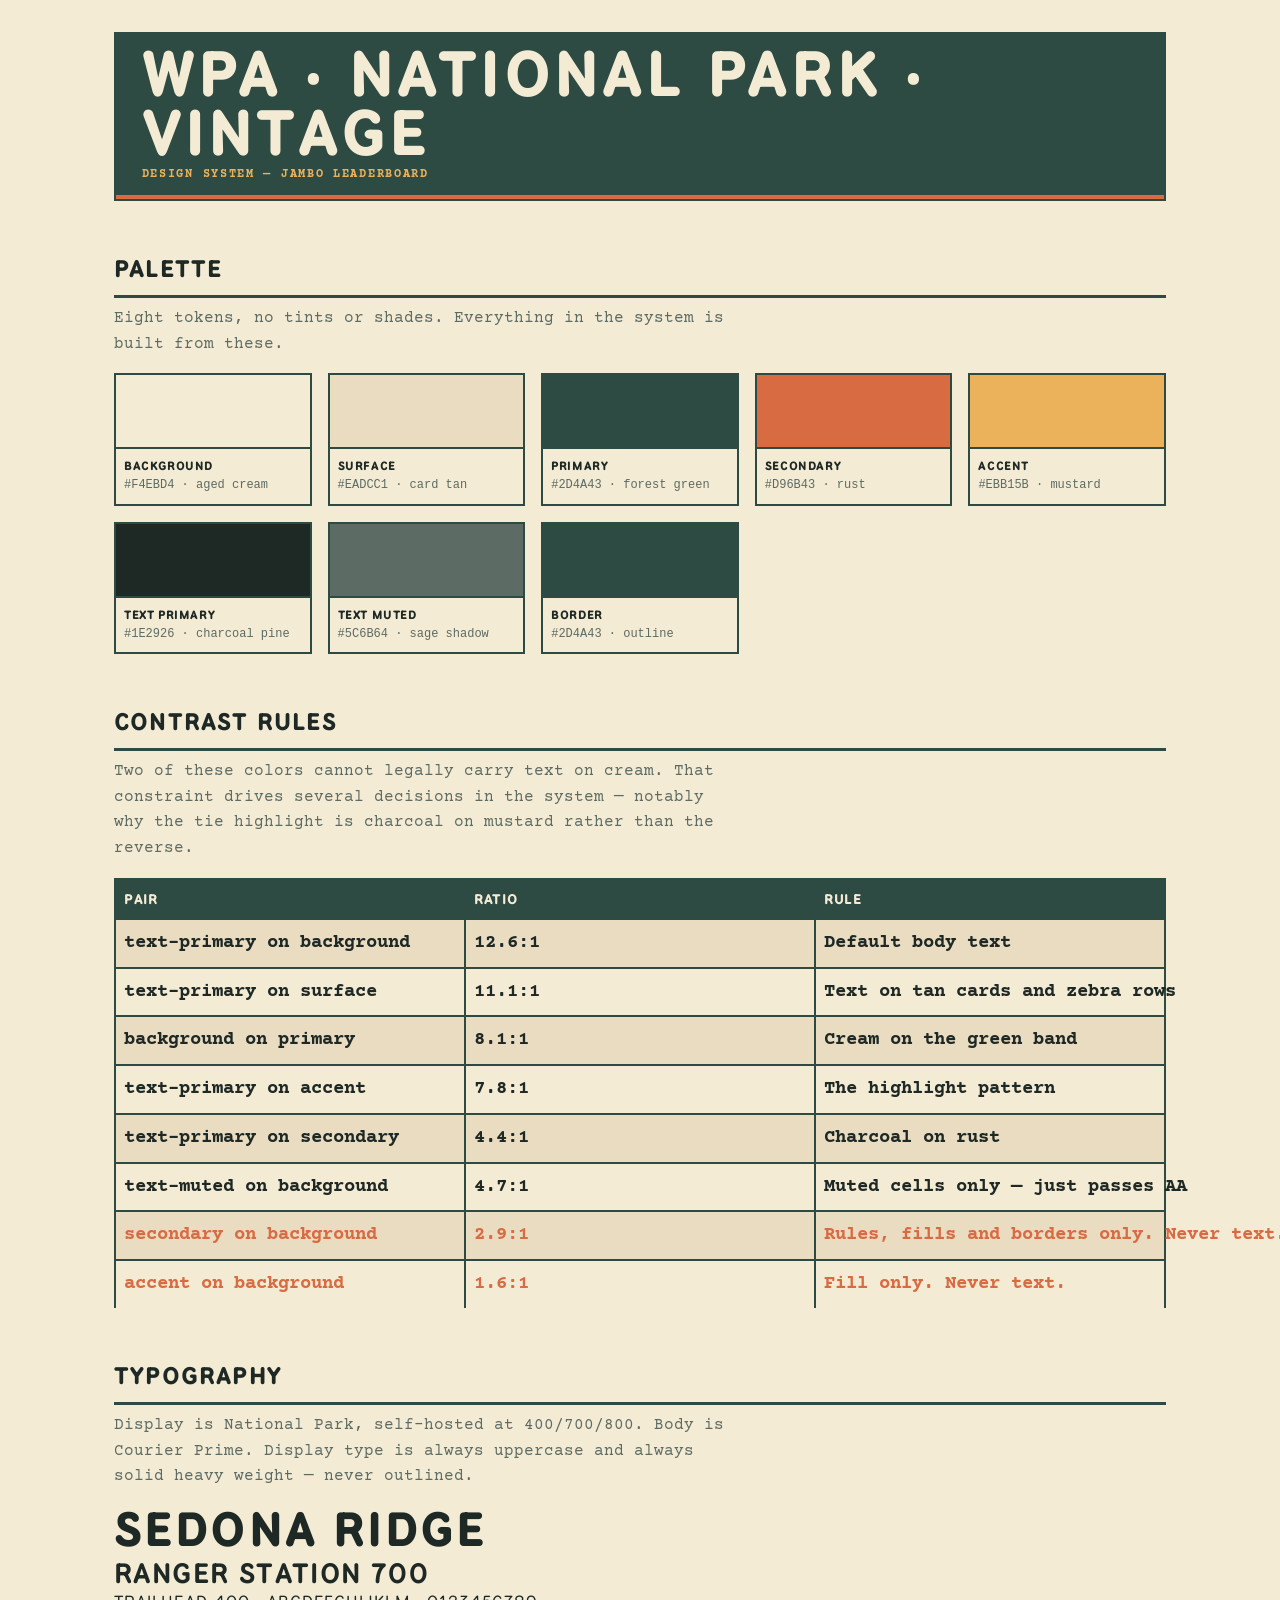
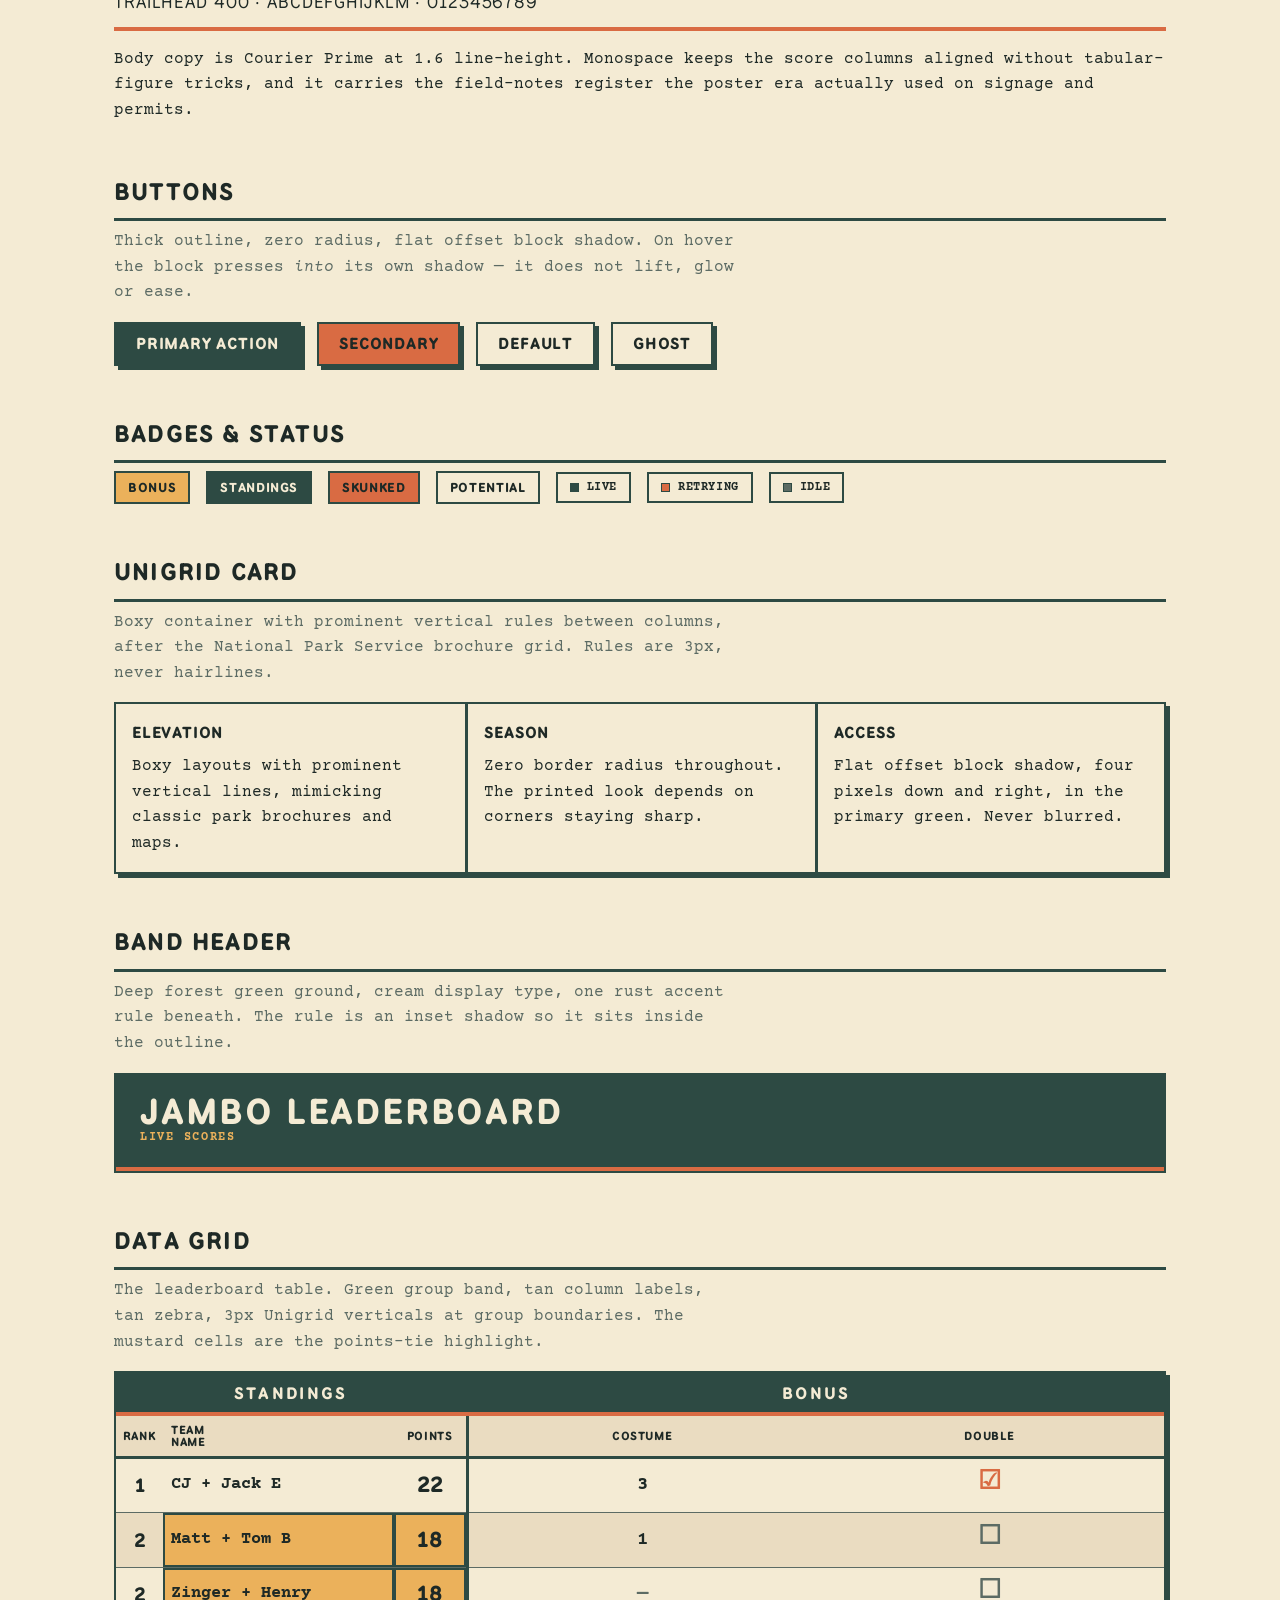
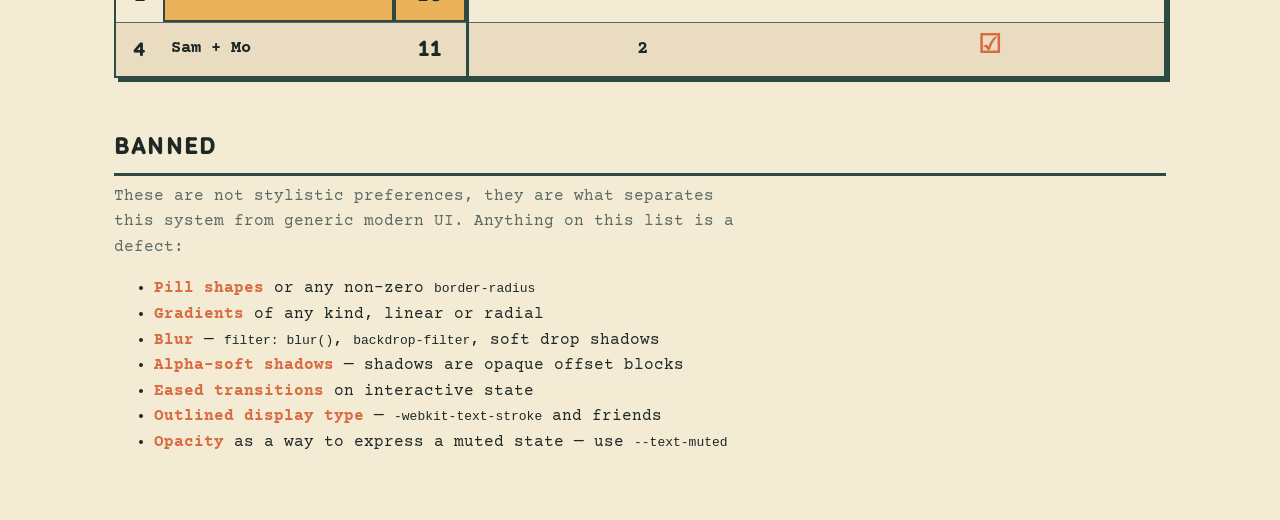
==== design-system/index.html @ 279bce5d "Retheme board with WPA-National-Park-Vintage design system The board read as a generic blue/yellow t" ====
<!DOCTYPE html>
<html lang="en" data-doc>
<head>
<meta charset="UTF-8">
<meta name="viewport" content="width=device-width, initial-scale=1.0">
<meta name="theme-color" content="#2D4A43">
<title>WPA-National-Park-Vintage — Design System</title>
<link rel="preconnect" href="https://fonts.googleapis.com">
<link rel="preconnect" href="https://fonts.gstatic.com" crossorigin>
<link href="https://fonts.googleapis.com/css2?family=Courier+Prime:wght@400;700&display=swap" rel="stylesheet">
<link rel="stylesheet" href="wpa.css">
<style>
  /* Styleguide chrome only. Nothing here is part of the system —
     every component below is styled entirely by wpa.css. */
  .ds { max-width: 1100px; margin: 0 auto; padding: var(--u8) var(--u6) var(--u12); }
  .ds section { margin-top: var(--u12); }
  .ds h2 {
    font-family: var(--font-display); font-weight: 800; text-transform: uppercase;
    letter-spacing: var(--tracking-display); font-size: 1.5rem;
    margin: 0 0 var(--u2); padding-bottom: var(--u2);
    border-bottom: var(--border-w-heavy) solid var(--border);
  }
  .ds p.note { color: var(--text-muted); margin: 0 0 var(--u4); max-width: 62ch; }
  .row { display: flex; flex-wrap: wrap; gap: var(--u4); align-items: center; }
  .swatches { display: grid; grid-template-columns: repeat(auto-fill, minmax(168px, 1fr)); gap: var(--u4); }
  .sw { border: var(--border-w) solid var(--border); }
  .sw i { display: block; height: 74px; border-bottom: var(--border-w) solid var(--border); }
  .sw b, .sw code { display: block; padding: 0 var(--u2); font-size: 0.75rem; }
  .sw b { padding-top: var(--u2); font-family: var(--font-display); font-weight: 800;
          text-transform: uppercase; letter-spacing: var(--tracking-display); }
  .sw code { padding-bottom: var(--u2); color: var(--text-muted); }
  table.ct { width: 100%; border-collapse: collapse; font-size: 0.875rem; }
  table.ct th, table.ct td { border: var(--border-w) solid var(--border); padding: var(--u2); text-align: left; }
  table.ct th { background: var(--primary); color: var(--on-primary);
                font-family: var(--font-display); font-weight: 800;
                text-transform: uppercase; letter-spacing: var(--tracking-display); }
  .specimen { font-family: var(--font-display); font-weight: 800; text-transform: uppercase;
              letter-spacing: var(--tracking-display); line-height: 0.95; margin: 0 0 var(--u2); }
  .banned { color: var(--secondary); font-weight: 700; }
</style>
</head>
<body>
<div class="ds">

  <header class="masthead band" style="align-items:flex-start;text-align:left">
    <h1 class="band__title" style="font-size:clamp(30px,5vw,64px)">WPA · National Park · Vintage</h1>
    <p class="band__lede">Design system — Jambo Leaderboard</p>
  </header>

  <section>
    <h2>Palette</h2>
    <p class="note">Eight tokens, no tints or shades. Everything in the system is built from these.</p>
    <div class="swatches">
      <div class="sw"><i style="background:var(--background)"></i><b>Background</b><code>#F4EBD4 · aged cream</code></div>
      <div class="sw"><i style="background:var(--surface)"></i><b>Surface</b><code>#EADCC1 · card tan</code></div>
      <div class="sw"><i style="background:var(--primary)"></i><b>Primary</b><code>#2D4A43 · forest green</code></div>
      <div class="sw"><i style="background:var(--secondary)"></i><b>Secondary</b><code>#D96B43 · rust</code></div>
      <div class="sw"><i style="background:var(--accent)"></i><b>Accent</b><code>#EBB15B · mustard</code></div>
      <div class="sw"><i style="background:var(--text-primary)"></i><b>Text primary</b><code>#1E2926 · charcoal pine</code></div>
      <div class="sw"><i style="background:var(--text-muted)"></i><b>Text muted</b><code>#5C6B64 · sage shadow</code></div>
      <div class="sw"><i style="background:var(--border)"></i><b>Border</b><code>#2D4A43 · outline</code></div>
    </div>
  </section>

  <section>
    <h2>Contrast rules</h2>
    <p class="note">Two of these colors cannot legally carry text on cream. That constraint drives
       several decisions in the system — notably why the tie highlight is charcoal on mustard
       rather than the reverse.</p>
    <table class="ct">
      <tr><th>Pair</th><th>Ratio</th><th>Rule</th></tr>
      <tr><td>text-primary on background</td><td>12.6:1</td><td>Default body text</td></tr>
      <tr><td>text-primary on surface</td><td>11.1:1</td><td>Text on tan cards and zebra rows</td></tr>
      <tr><td>background on primary</td><td>8.1:1</td><td>Cream on the green band</td></tr>
      <tr><td>text-primary on accent</td><td>7.8:1</td><td>The highlight pattern</td></tr>
      <tr><td>text-primary on secondary</td><td>4.4:1</td><td>Charcoal on rust</td></tr>
      <tr><td>text-muted on background</td><td>4.7:1</td><td>Muted cells only — just passes AA</td></tr>
      <tr><td class="banned">secondary on background</td><td class="banned">2.9:1</td><td class="banned">Rules, fills and borders only. Never text.</td></tr>
      <tr><td class="banned">accent on background</td><td class="banned">1.6:1</td><td class="banned">Fill only. Never text.</td></tr>
    </table>
  </section>

  <section>
    <h2>Typography</h2>
    <p class="note">Display is National Park, self-hosted at 400/700/800. Body is Courier Prime.
       Display type is always uppercase and always solid heavy weight — never outlined.</p>
    <p class="specimen" style="font-size:3rem">Sedona Ridge</p>
    <p class="specimen" style="font-size:1.75rem;font-weight:700">Ranger Station 700</p>
    <p class="specimen" style="font-size:1.1rem;font-weight:400">Trailhead 400 · ABCDEFGHIJKLM · 0123456789</p>
    <hr class="rule--accent" style="margin:var(--u4) 0">
    <p style="margin:0">Body copy is Courier Prime at 1.6 line-height. Monospace keeps the score
       columns aligned without tabular-figure tricks, and it carries the field-notes register the
       poster era actually used on signage and permits.</p>
  </section>

  <section>
    <h2>Buttons</h2>
    <p class="note">Thick outline, zero radius, flat offset block shadow. On hover the block presses
       <em>into</em> its own shadow — it does not lift, glow or ease.</p>
    <div class="row">
      <button class="btn btn--primary">Primary action</button>
      <button class="btn btn--secondary">Secondary</button>
      <button class="btn">Default</button>
      <button class="btn btn--ghost">Ghost</button>
    </div>
  </section>

  <section>
    <h2>Badges &amp; status</h2>
    <div class="row">
      <span class="badge">Bonus</span>
      <span class="badge badge--green">Standings</span>
      <span class="badge badge--rust">Skunked</span>
      <span class="badge badge--paper">Potential</span>
      <span class="status"><span class="dot live"></span>Live</span>
      <span class="status"><span class="dot error"></span>Retrying</span>
      <span class="status"><span class="dot"></span>Idle</span>
    </div>
  </section>

  <section>
    <h2>Unigrid card</h2>
    <p class="note">Boxy container with prominent vertical rules between columns, after the
       National Park Service brochure grid. Rules are 3px, never hairlines.</p>
    <div class="unigrid unigrid--grid" style="grid-template-columns:repeat(3,1fr)">
      <div class="unigrid__cell">
        <h3>Elevation</h3>
        <p style="margin:0">Boxy layouts with prominent vertical lines, mimicking classic park
           brochures and maps.</p>
      </div>
      <div class="unigrid__cell">
        <h3>Season</h3>
        <p style="margin:0">Zero border radius throughout. The printed look depends on corners
           staying sharp.</p>
      </div>
      <div class="unigrid__cell">
        <h3>Access</h3>
        <p style="margin:0">Flat offset block shadow, four pixels down and right, in the primary
           green. Never blurred.</p>
      </div>
    </div>
  </section>

  <section>
    <h2>Band header</h2>
    <p class="note">Deep forest green ground, cream display type, one rust accent rule beneath.
       The rule is an inset shadow so it sits inside the outline.</p>
    <header class="band" style="padding:var(--u5) var(--u6) calc(var(--u5) + 4px)">
      <p class="band__title" style="font-size:2.25rem">Jambo Leaderboard</p>
      <p class="band__lede">Live scores</p>
    </header>
  </section>

  <section>
    <h2>Data grid</h2>
    <p class="note">The leaderboard table. Green group band, tan column labels, tan zebra, 3px
       Unigrid verticals at group boundaries. The mustard cells are the points-tie highlight.</p>
    <div class="unigrid">
      <table>
        <colgroup><col class="col-rank"><col class="col-team"><col class="col-points"><col><col></colgroup>
        <thead>
          <tr class="group"><th class="group-band" colspan="3">Standings</th><th class="spacer divide" colspan="2">Bonus</th></tr>
          <tr class="cols"><th>Rank</th><th class="team-h">Team<br>name</th><th>Points</th><th class="divide">Costume</th><th>Double</th></tr>
        </thead>
        <tbody>
          <tr class="leader"><td class="rank">1</td><td class="team">CJ + Jack E</td><td class="points">22</td><td class="divide">3</td><td><span class="check on">&#9745;</span></td></tr>
          <tr><td class="rank">2</td><td class="team tie">Matt + Tom B</td><td class="points tie">18</td><td class="divide">1</td><td><span class="check off">&#9744;</span></td></tr>
          <tr><td class="rank">2</td><td class="team tie">Zinger + Henry</td><td class="points tie">18</td><td class="divide muted">&mdash;</td><td><span class="check off">&#9744;</span></td></tr>
          <tr><td class="rank">4</td><td class="team">Sam + Mo</td><td class="points">11</td><td class="divide">2</td><td><span class="check on">&#9745;</span></td></tr>
        </tbody>
      </table>
    </div>
  </section>

  <section>
    <h2>Banned</h2>
    <p class="note">These are not stylistic preferences, they are what separates this system from
       generic modern UI. Anything on this list is a defect:</p>
    <ul>
      <li><span class="banned">Pill shapes</span> or any non-zero <code>border-radius</code></li>
      <li><span class="banned">Gradients</span> of any kind, linear or radial</li>
      <li><span class="banned">Blur</span> — <code>filter: blur()</code>, <code>backdrop-filter</code>, soft drop shadows</li>
      <li><span class="banned">Alpha-soft shadows</span> — shadows are opaque offset blocks</li>
      <li><span class="banned">Eased transitions</span> on interactive state</li>
      <li><span class="banned">Outlined display type</span> — <code>-webkit-text-stroke</code> and friends</li>
      <li><span class="banned">Opacity</span> as a way to express a muted state — use <code>--text-muted</code></li>
    </ul>
  </section>

</div>
</body>
</html>
---- design-system/wpa.css ----
/* ============================================================================
   WPA-National-Park-Vintage
   A design system for printed-badge UI: 1930s–1970s National Park Service
   "Unigrid" layout rules, WPA poster color, flat offset block shadows.

   This file is the single source of truth. index.html and design-system/
   index.html (the styleguide) both link it, so they cannot drift.

   HOUSE RULES — do not break these:
     - border-radius is 0. Always. No pills, no soft corners.
     - No gradients, no blur(), no backdrop-filter.
     - Shadows are flat offset blocks only. Never soft, never colored-alpha.
     - Interactive state changes are instant. Printed objects do not ease.
     - Display type is solid heavy weight, never outlined/stroked.
   ========================================================================== */

/* ---------- 1. Self-hosted display face --------------------------------- */
/* National Park, latin subset, from @fontsource/national-park@5.3.0.
   Self-hosted so the board never depends on a font CDN being reachable. */
@font-face {
  font-family: "National Park";
  font-style: normal;
  font-weight: 400;
  font-display: swap;
  src: url("./fonts/national-park-latin-400-normal.woff2") format("woff2");
}
@font-face {
  font-family: "National Park";
  font-style: normal;
  font-weight: 700;
  font-display: swap;
  src: url("./fonts/national-park-latin-700-normal.woff2") format("woff2");
}
@font-face {
  font-family: "National Park";
  font-style: normal;
  font-weight: 800;
  font-display: swap;
  src: url("./fonts/national-park-latin-800-normal.woff2") format("woff2");
}

/* ---------- 2. Token layer ---------------------------------------------- */
:root {
  /* palette */
  --background:      #F4EBD4;  /* aged cream / paper */
  --surface:         #EADCC1;  /* light card tan */
  --primary:         #2D4A43;  /* deep forest green */
  --secondary:       #D96B43;  /* rust / Sedona orange */
  --accent:          #EBB15B;  /* mustard yellow */
  --text-primary:    #1E2926;  /* charcoal pine */
  --text-muted:      #5C6B64;  /* sage shadow */
  --border:          #2D4A43;  /* strong outline */

  /* derived pairings — see the contrast table in README.md.
     --secondary and --accent NEVER carry text on cream. */
  --on-primary:      var(--background);   /* cream on green   —  8.1:1 */
  --on-secondary:    var(--text-primary); /* charcoal on rust —  4.4:1 */
  --on-accent:       var(--text-primary); /* charcoal on gold —  7.8:1 */

  /* borders — sharp, printed */
  --border-w:        2px;
  --border-w-heavy:  3px;
  --rule-accent-w:   4px;
  --radius:          0px;

  /* shadows — flat offset blocks only */
  --shadow-retro:    4px 4px 0px 0px var(--primary);
  --shadow-press:    0px 0px 0px 0px var(--primary);

  /* type */
  --font-display:    "National Park", "Volkhov", Georgia, serif;
  --font-body:       "Courier Prime", "DM Mono", "Share Tech Mono", ui-monospace, monospace;
  --tracking-display: 0.05em;
  --tracking-wide:   0.14em;
  --leading-body:    1.6;

  /* type scale — the mobile block at the bottom redefines these TOKENS,
     never the selectors, so components stay single-source. */
  --fs-display:      clamp(38px, 8.2vh, 150px);
  --fs-lede:         clamp(10px, 0.95vw, 20px);
  --fs-band:         clamp(12px, 1.3vw, 30px);
  --fs-colhead:      clamp(10px, 0.92vw, 22px);
  --fs-cell:         clamp(13px, 1.5vw, 34px);
  --fs-team:         clamp(12px, 1.3vw, 30px);
  --fs-points:       clamp(15px, 1.7vw, 38px);
  --fs-check:        clamp(20px, 2vw, 44px);
  --fs-foot:         clamp(10px, 0.95vw, 20px);

  /* unigrid spacing — strict 4px module */
  --u1: 4px; --u2: 8px; --u3: 12px; --u4: 16px;
  --u5: 20px; --u6: 24px; --u8: 32px; --u12: 48px;
}

/* ---------- 3. Reset / page ground -------------------------------------- */
* { box-sizing: border-box; }

html, body {
  margin: 0;
  height: 100%;
  overflow: hidden;                 /* locked one-screen board — see mobile block */
  background: var(--background);
  color: var(--text-primary);
  font-family: var(--font-body);
  line-height: var(--leading-body);
  -webkit-font-smoothing: antialiased;
}

/* The locked, non-scrolling viewport belongs to the leaderboard specifically,
   not to the system. Any other page built on these tokens opts out by putting
   data-doc on <html> — the styleguide does exactly that. Declared after the
   base rule so it wins without !important. */
html[data-doc], html[data-doc] body { overflow: auto; height: auto; }

/* ---------- 4. Poster furniture ----------------------------------------- */

/* The illustrated background. Hidden by default; the data-scene attribute on
   <html> picks exactly one. See index.html.
     wpa     — flat WPA ridge composition, driven by the tokens above
     classic — the original travel-poster scene, preserved verbatim
     none    — no illustration, pure Unigrid on flat cream paper           */
.scene {
  position: fixed;
  inset: 0;
  width: 100%;
  height: 100%;
  z-index: 0;
  pointer-events: none;
  display: none;
}
.scene svg { width: 100%; height: 100%; display: block; }

[data-scene="wpa"]     .scene[data-name="wpa"]     { display: block; }
[data-scene="classic"] .scene[data-name="classic"] { display: block; }

/* The WPA scene is a band pinned to the bottom edge, not a full-bleed image.
   On the locked desktop layout the board occupies nearly the whole viewport,
   so a full-bleed illustration would be covered and only leak a few pixels of
   unreadable color at the margins. A bottom band reads properly in the side
   margins and in the strip beneath the board. The classic scene keeps its
   original full-bleed behaviour. */
.scene[data-name="wpa"] svg {
  position: absolute;
  left: 0;
  right: 0;
  bottom: 0;
  width: 100%;
  height: clamp(120px, 26vh, 300px);
}

/* Printed trim line, inset from the sheet edge like a real poster crop mark.
   Deliberately thin: it must not steal vertical space from the locked layout. */
.poster-frame {
  position: fixed;
  inset: clamp(5px, 0.8vh, 12px);
  z-index: 3;
  pointer-events: none;
  border: var(--border-w) solid var(--border);
}

.page {
  position: relative;
  z-index: 2;
  max-width: 100%;
  height: 100vh;
  margin: 0 auto;
  display: flex;
  flex-direction: column;
  padding: clamp(10px, 1.3vh, 18px) clamp(18px, 3.1vw, 68px);
  gap: clamp(5px, 0.8vh, 12px);
}

/* ============================================================================
   COMPONENT ARCHETYPES
   Each of these has a card in design-system/index.html.
   ========================================================================== */

/* ---------- .band — deep forest green header container ------------------ */
/* Deep green ground, cream display type, one rust accent rule beneath.
   The rule is an inset shadow so it sits INSIDE the 2px outline. */
.band {
  background: var(--primary);
  color: var(--on-primary);
  border: var(--border-w) solid var(--border);
  border-radius: var(--radius);
  box-shadow: inset 0 calc(-1 * var(--rule-accent-w)) 0 0 var(--secondary);
  font-family: var(--font-display);
  font-weight: 800;
  text-transform: uppercase;
  letter-spacing: var(--tracking-display);
}
.band__title {
  margin: 0;
  font-size: var(--fs-display);
  font-weight: 800;
  line-height: 0.92;
  letter-spacing: var(--tracking-display);
}
.band__lede {
  margin: 0;
  font-family: var(--font-body);
  font-weight: 700;
  font-size: var(--fs-lede);
  letter-spacing: var(--tracking-wide);
  text-transform: uppercase;
  color: var(--accent);
}

/* ---------- .unigrid — boxy card / grid container ----------------------- */
/* Heavy 2px outline, zero radius, flat offset block shadow. Columns are
   separated by prominent 3px vertical rules, never hairlines. */
.unigrid {
  background: var(--background);
  border: var(--border-w) solid var(--border);
  border-radius: var(--radius);
  box-shadow: var(--shadow-retro);
}
.unigrid--grid {
  display: grid;
  gap: 0;
}
.unigrid--grid > * + * { border-left: var(--border-w-heavy) solid var(--border); }
.unigrid__cell { padding: var(--u4); min-width: 0; }
.unigrid__cell h3 {
  margin: 0 0 var(--u2);
  font-family: var(--font-display);
  font-weight: 800;
  text-transform: uppercase;
  letter-spacing: var(--tracking-display);
  font-size: 1rem;
}

/* ---------- .btn — tactile button --------------------------------------- */
/* Thick border, block shadow, instant state change. On hover the block
   presses INTO its own shadow rather than blurring or lifting. */
.btn {
  display: inline-flex;
  align-items: center;
  gap: var(--u2);
  font-family: var(--font-display);
  font-weight: 800;
  text-transform: uppercase;
  letter-spacing: var(--tracking-display);
  font-size: 1rem;
  line-height: 1;
  padding: var(--u3) var(--u5);
  border: var(--border-w) solid var(--border);
  border-radius: var(--radius);
  box-shadow: var(--shadow-retro);
  background: var(--background);
  color: var(--text-primary);
  cursor: pointer;
  transition: none;            /* printed objects do not ease */
  text-decoration: none;
}
.btn:hover,
.btn:active {
  transform: translate(4px, 4px);
  box-shadow: var(--shadow-press);
}
.btn:focus-visible {
  outline: var(--border-w-heavy) solid var(--accent);
  outline-offset: 2px;
}
.btn--primary   { background: var(--primary);   color: var(--on-primary); }
.btn--primary:hover   { background: var(--text-primary); }
.btn--secondary { background: var(--secondary); color: var(--on-secondary); }
.btn--secondary:hover { background: var(--accent); }
.btn--ghost     { background: transparent;      color: var(--text-primary); }
.btn--ghost:hover     { background: var(--surface); }

/* ---------- .badge — printed stamp -------------------------------------- */
.badge {
  display: inline-flex;
  align-items: center;
  gap: var(--u2);
  font-family: var(--font-display);
  font-weight: 800;
  font-size: 0.8125rem;
  letter-spacing: var(--tracking-display);
  text-transform: uppercase;
  line-height: 1;
  color: var(--on-accent);
  background: var(--accent);
  border: var(--border-w) solid var(--border);
  border-radius: var(--radius);
  padding: var(--u2) var(--u3);
}
.badge--paper { background: var(--background); }
.badge--green { background: var(--primary); color: var(--on-primary); }
.badge--rust  { background: var(--secondary); color: var(--on-secondary); }

/* ---------- .rule--accent — standalone rust divider --------------------- */
.rule--accent {
  border: 0;
  height: var(--rule-accent-w);
  background: var(--secondary);
  margin: 0;
}
.rule--heavy {
  border: 0;
  height: var(--border-w-heavy);
  background: var(--border);
  margin: 0;
}

/* ---------- .status — live indicator ------------------------------------ */
.status {
  display: inline-flex;
  align-items: center;
  gap: var(--u2);
  font-family: var(--font-body);
  font-weight: 700;
  font-size: var(--fs-lede);
  letter-spacing: var(--tracking-display);
  text-transform: uppercase;
  color: var(--text-primary);
  background: var(--background);
  border: var(--border-w) solid var(--border);
  border-radius: var(--radius);
  padding: var(--u1) var(--u3);
  white-space: nowrap;
}
.status .dot {
  width: 9px;
  height: 9px;
  border-radius: var(--radius);   /* square. it was never a dot. */
  background: var(--text-muted);
  border: 1px solid var(--border);
}
.status .dot.live  { background: var(--primary); }
.status .dot.error { background: var(--secondary); }

/* ---------- .plaque — numeric display treatment ------------------------- */
.plaque {
  font-family: var(--font-display);
  font-weight: 800;
  font-variant-numeric: tabular-nums;
  color: var(--text-primary);
}

/* ============================================================================
   LEADERBOARD APPLICATION
   The <table> is string-built in JS and re-rendered every 30s. Every class
   name below is emitted by that code — this section restyles it without
   touching the markup generator.
   ========================================================================== */

/* ---------- masthead ---------------------------------------------------- */
.masthead {
  position: relative;
  flex: 0 0 auto;
  display: flex;
  flex-direction: column;
  align-items: center;
  justify-content: center;
  text-align: center;
  gap: clamp(2px, 0.4vh, 7px);
  padding: clamp(6px, 1.1vh, 16px) clamp(16px, 2vw, 40px)
           calc(clamp(6px, 1.1vh, 16px) + var(--rule-accent-w));
}
.brand { display: contents; }
.brand h1 {
  margin: 0;
  font-family: var(--font-display);
  font-size: var(--fs-display);
  font-weight: 800;
  line-height: 0.92;
  letter-spacing: var(--tracking-display);
  text-transform: uppercase;
  color: var(--on-primary);
}
.brand h1 span { color: var(--accent); }
.brand p {
  margin: 0;
  font-family: var(--font-body);
  font-weight: 700;
  font-size: var(--fs-lede);
  letter-spacing: var(--tracking-wide);
  text-transform: uppercase;
  color: var(--accent);
}
.controls {
  position: absolute;
  top: clamp(8px, 1.2vh, 18px);
  right: clamp(10px, 1.4vw, 26px);
  display: flex;
  align-items: center;
  gap: var(--u3);
}

/* ---------- board ------------------------------------------------------- */
.board {
  /* Content height — stretching it to fill left a dead cream bar. But it may
     SHRINK (0 1 auto) so a long roster clips rows instead of shoving the
     footnote off the bottom of a page whose overflow is hidden. */
  flex: 0 1 auto;
  min-height: 0;
  overflow: hidden;
}
.scroll { overflow: hidden; height: 100%; }

.board-error {
  margin: 0;
  padding: var(--u6) var(--u4);
  text-align: center;
  font-family: var(--font-body);
  font-weight: 700;
  text-transform: uppercase;
  letter-spacing: var(--tracking-display);
  color: var(--text-muted);
}

table {
  width: 100%;
  height: auto;
  border-collapse: collapse;
  min-width: 0;
  table-layout: fixed;
}

/* Group band row — the deep green header with the rust accent line under it.
   .spacer gets the same green so the band runs unbroken edge to edge. */
thead tr.group th {
  background: var(--primary);
  color: var(--on-primary);
  font-family: var(--font-display);
  font-size: var(--fs-band);
  font-weight: 800;
  letter-spacing: var(--tracking-wide);
  text-transform: uppercase;
  padding: clamp(4px, 0.7vh, 10px) var(--u2);
  text-align: center;
  border-bottom: var(--rule-accent-w) solid var(--secondary);
}

/* Column label row — tan sheet, charcoal caps, heavy rule closing the head. */
thead tr.cols th {
  background: var(--surface);
  color: var(--text-primary);
  font-family: var(--font-display);
  font-size: var(--fs-colhead);
  font-weight: 800;
  letter-spacing: var(--tracking-display);
  line-height: 1.05;
  text-transform: uppercase;
  padding: clamp(5px, 0.8vh, 12px) var(--u1);
  text-align: center;
  white-space: normal;
  position: sticky;
  top: 0;
  border-bottom: var(--border-w-heavy) solid var(--border);
}
thead tr.cols th.team-h { text-align: left; padding-left: var(--u2); }

/* Column sizing. These <col> rules are the ONLY thing that sizes columns under
   table-layout:fixed — per-cell width declarations are ignored, because the
   first row is the colspan'd group band. Unlisted columns split what is left
   evenly. Courier Prime is a monospace and far wider than the condensed sans
   this board used to run, so team needs materially more room than 19%. */
col.col-rank   { width: 4.5%; }
col.col-team   { width: 22%; }
col.col-points { width: 7%; }

tbody td {
  padding: clamp(3px, 1.05vh, 22px) var(--u2);
  text-align: center;
  border-bottom: 1px solid var(--text-muted);
  white-space: nowrap;
  font-family: var(--font-body);
  font-weight: 700;
  font-size: var(--fs-cell);
  color: var(--text-primary);
}
tbody tr:last-child td { border-bottom: none; }

tbody td.team {
  text-align: left;
  overflow: hidden;
  text-overflow: ellipsis;
  font-size: var(--fs-team);
}
tbody td.rank {
  font-family: var(--font-display);
  font-weight: 800;
  font-variant-numeric: tabular-nums;
}
tbody td.points {
  font-family: var(--font-display);
  font-weight: 800;
  font-size: var(--fs-points);
  font-variant-numeric: tabular-nums;
}
tbody td.muted { color: var(--text-muted); }

/* Unigrid verticals — the brochure column device, at group boundaries. */
td.divide, th.divide { border-left: var(--border-w-heavy) solid var(--border); }

/* Zebra. :not(.tie) keeps it off highlighted cells, so the tie rule below
   needs no !important to win — do not "simplify" this back to plain td. */
tbody tr:nth-child(even) td:not(.tie) { background: var(--surface); }

/* Points tie — a stamped mustard block on team name + points only.
   Charcoal on mustard is 7.8:1. Cream on mustard would be 1.9:1, hence
   --on-accent rather than a reversed treatment. */
tbody td.tie {
  background: var(--accent);
  color: var(--on-accent);
  box-shadow: inset 0 0 0 var(--border-w) var(--border);
}

/* Rank-1 row is deliberately styled the same as every other row. */

.check {
  font-size: var(--fs-check);
  line-height: 1;
  display: inline-block;
  color: var(--text-muted);
}
.check.on  { color: var(--secondary); }
.check.off { color: var(--text-muted); }

/* Caption plaque. It sits over the scene band, so it carries its own paper
   ground and outline rather than trusting whatever is painted behind it. */
.footnote {
  margin: 0 auto;
  flex: 0 0 auto;
  font-family: var(--font-body);
  font-weight: 700;
  font-size: var(--fs-foot);
  color: var(--text-primary);
  letter-spacing: var(--tracking-display);
  text-transform: uppercase;
  text-align: center;
  background: var(--background);
  border: var(--border-w) solid var(--border);
  border-radius: var(--radius);
  padding: var(--u1) var(--u4);
}

@media (prefers-reduced-motion: reduce) {
  * { animation: none !important; transition: none !important; }
}

/* ============================================================================
   MOBILE / TOUCH
   Big monitors driven by a computer keep the locked one-screen layout above;
   phones, tablets and narrow windows fall through to here.

   This block redefines the type TOKENS and the layout only. It must never
   re-declare a component's colors, borders or shadows — those stay single
   source in the sections above.
   ========================================================================== */
@media (pointer: coarse), (max-width: 819px) {
  :root {
    --fs-display: clamp(30px, 11vw, 60px);
    --fs-lede:    12px;
    --fs-band:    13px;
    --fs-colhead: 13px;
    --fs-cell:    16px;
    --fs-team:    15px;
    --fs-points:  18px;
    --fs-check:   24px;
    --fs-foot:    12px;
  }

  html, body { overflow: auto; height: auto; }

  .page { display: block; height: auto; padding: var(--u4); gap: 0; }

  .poster-frame { display: none; }   /* trim line fights a scrolling page */

  .masthead { margin-bottom: var(--u4); padding: var(--u4) var(--u3) calc(var(--u4) + var(--rule-accent-w)); }
  .controls { position: static; width: 100%; justify-content: center; margin-top: var(--u3); }

  .board { flex: none; }
  .scroll {
    overflow-x: auto;
    overflow-y: visible;
    height: auto;
    -webkit-overflow-scrolling: touch;
  }

  table { table-layout: auto; width: auto; min-width: 720px; height: auto; }

  thead tr.group th { padding: var(--u2); }
  thead tr.cols th  { padding: 9px var(--u2); }
  tbody td { padding: 10px var(--u2); white-space: nowrap; }
  /* auto table-layout on mobile: <col> widths stop applying, columns size to content */

  .footnote { margin-top: var(--u4); }
}
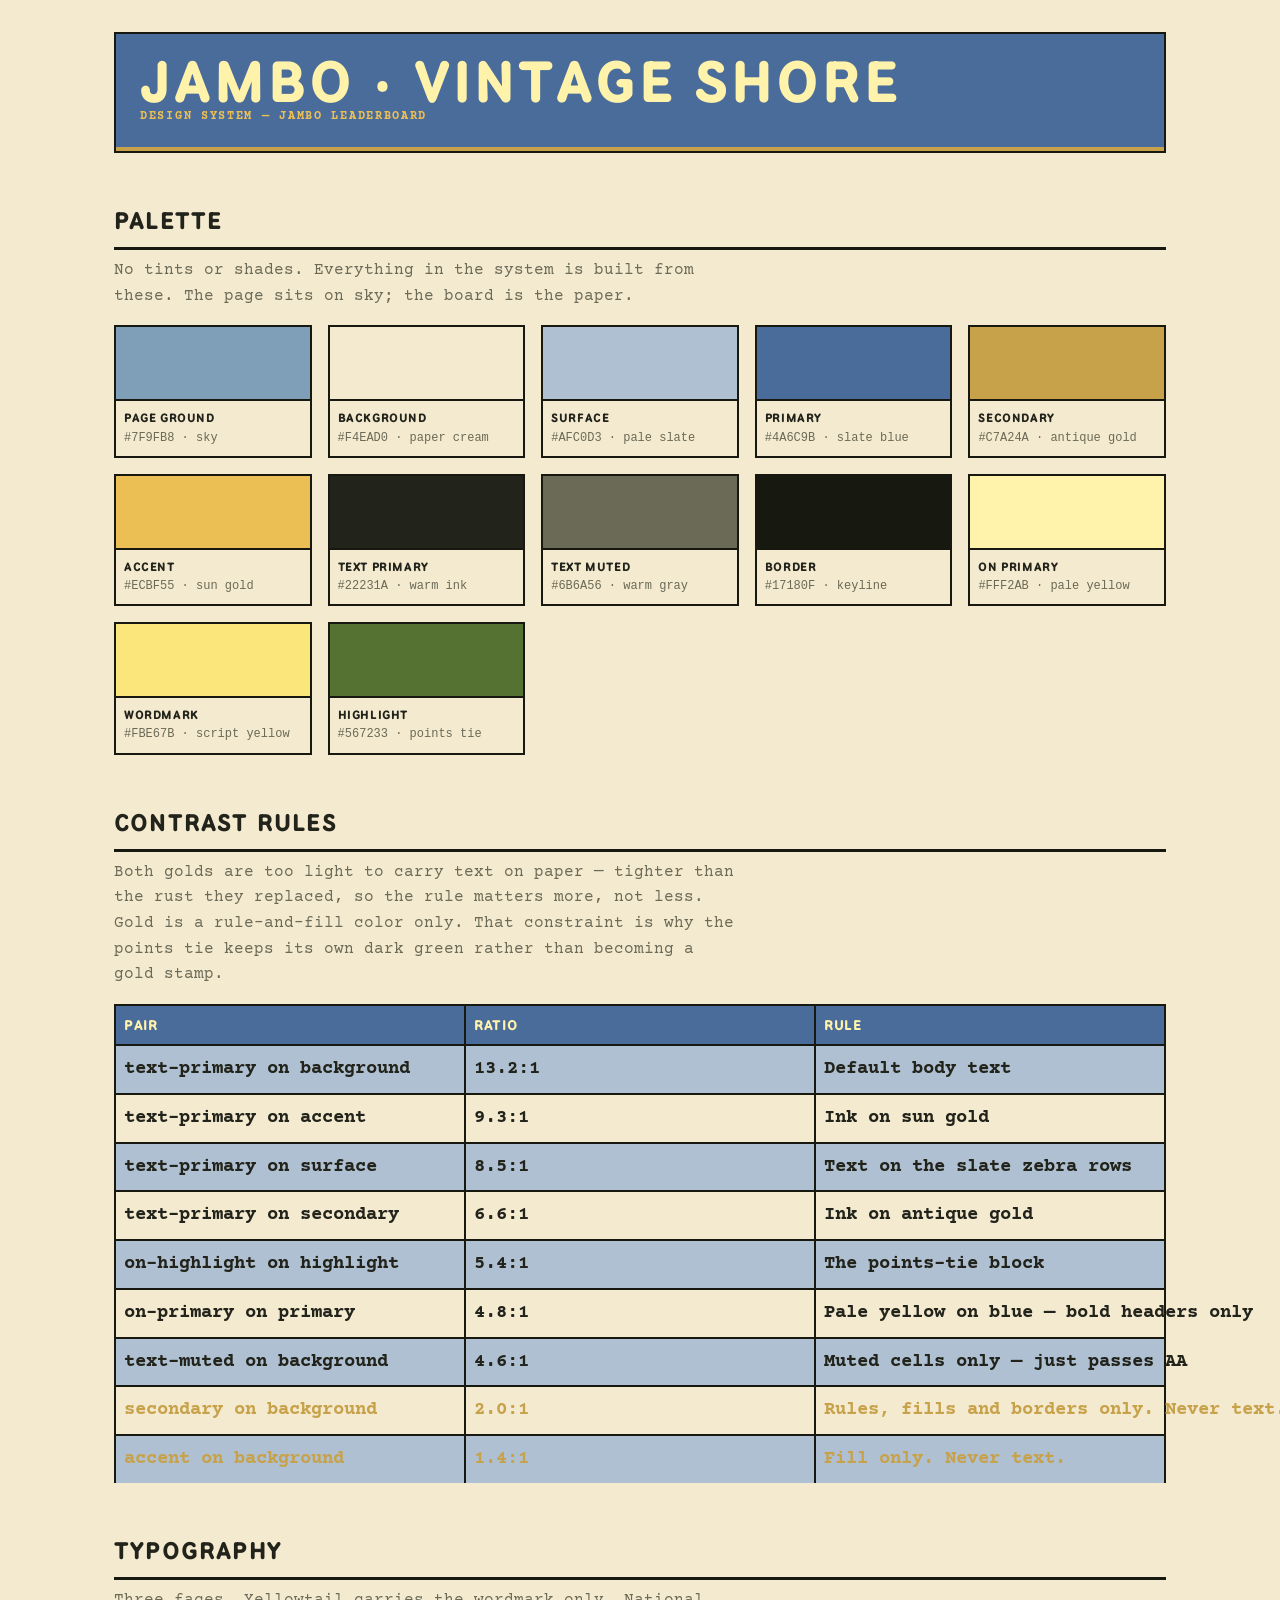
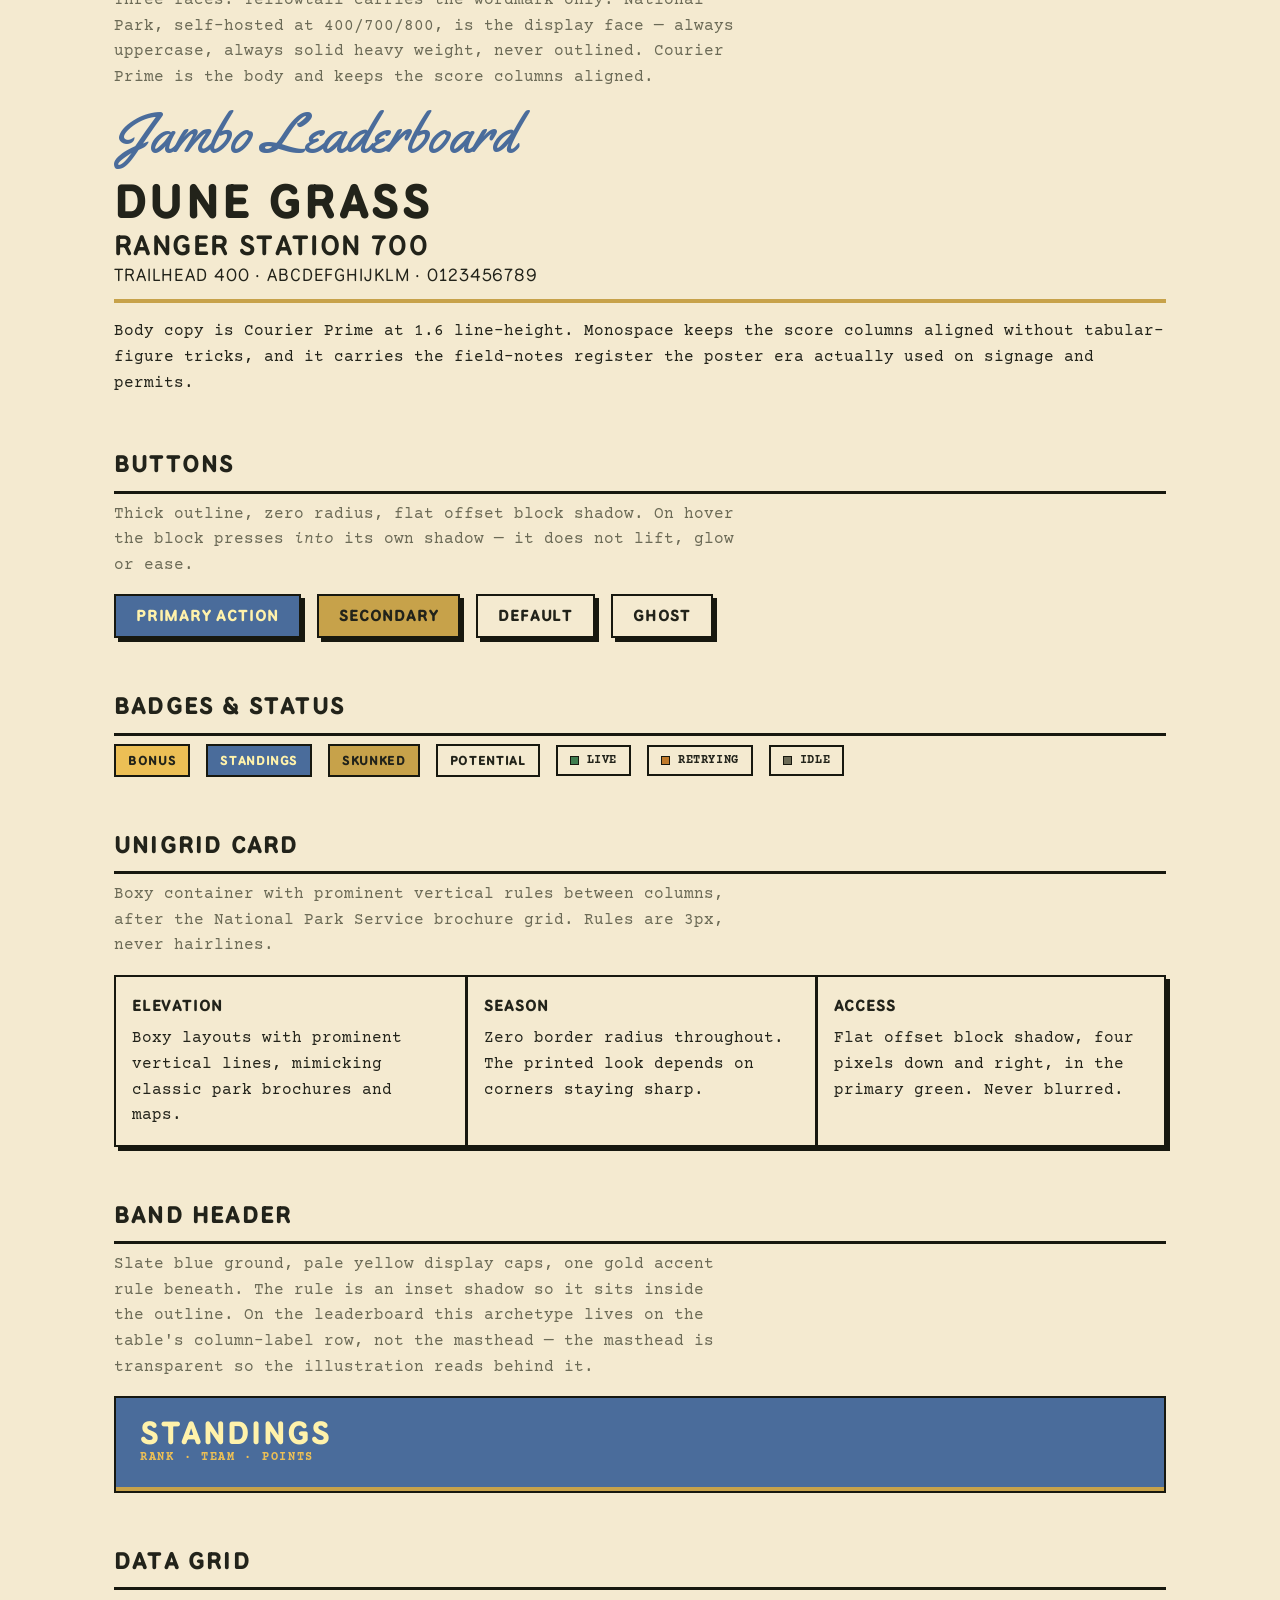
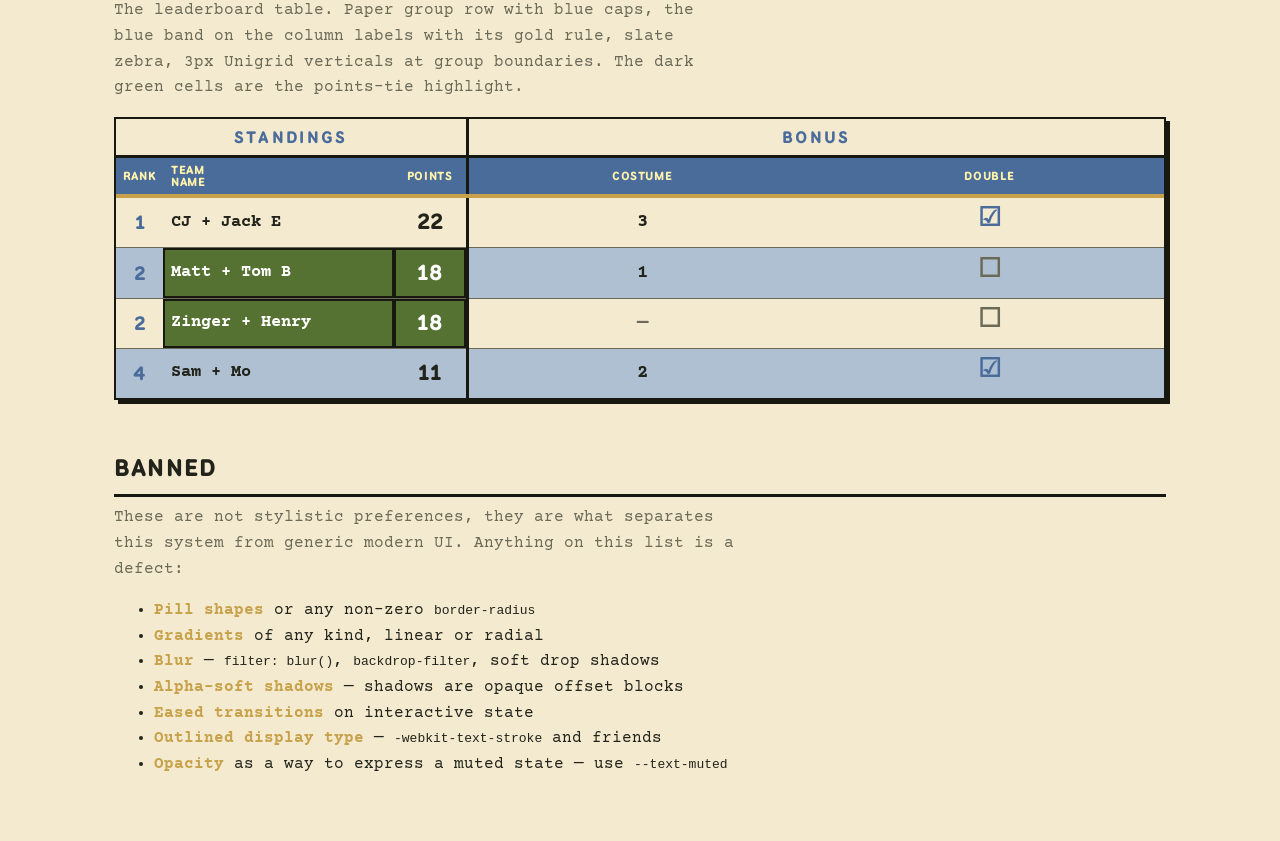
==== commit a571e555: "Swap to the original shore palette, Yellowtail wordmark, flat beach scene Keeps round 1's Unigrid co" ====
--- a/design-system/index.html
+++ b/design-system/index.html
@@ -7,7 +7,7 @@
 <title>WPA-National-Park-Vintage — Design System</title>
 <link rel="preconnect" href="https://fonts.googleapis.com">
 <link rel="preconnect" href="https://fonts.gstatic.com" crossorigin>
-<link href="https://fonts.googleapis.com/css2?family=Courier+Prime:wght@400;700&display=swap" rel="stylesheet">
+<link href="https://fonts.googleapis.com/css2?family=Courier+Prime:wght@400;700&family=Yellowtail&display=swap" rel="stylesheet">
 <link rel="stylesheet" href="wpa.css">
 <style>
   /* Styleguide chrome only. Nothing here is part of the system —
@@ -42,49 +42,57 @@
 <body>
 <div class="ds">
 
-  <header class="masthead band" style="align-items:flex-start;text-align:left">
-    <h1 class="band__title" style="font-size:clamp(30px,5vw,64px)">WPA · National Park · Vintage</h1>
+  <header class="band" style="padding:var(--u5) var(--u6) calc(var(--u5) + 4px)">
+    <h1 class="band__title" style="font-size:clamp(28px,4.6vw,58px)">Jambo · Vintage Shore</h1>
     <p class="band__lede">Design system — Jambo Leaderboard</p>
   </header>
 
   <section>
     <h2>Palette</h2>
-    <p class="note">Eight tokens, no tints or shades. Everything in the system is built from these.</p>
+    <p class="note">No tints or shades. Everything in the system is built from these.
+       The page sits on sky; the board is the paper.</p>
     <div class="swatches">
-      <div class="sw"><i style="background:var(--background)"></i><b>Background</b><code>#F4EBD4 · aged cream</code></div>
-      <div class="sw"><i style="background:var(--surface)"></i><b>Surface</b><code>#EADCC1 · card tan</code></div>
-      <div class="sw"><i style="background:var(--primary)"></i><b>Primary</b><code>#2D4A43 · forest green</code></div>
-      <div class="sw"><i style="background:var(--secondary)"></i><b>Secondary</b><code>#D96B43 · rust</code></div>
-      <div class="sw"><i style="background:var(--accent)"></i><b>Accent</b><code>#EBB15B · mustard</code></div>
-      <div class="sw"><i style="background:var(--text-primary)"></i><b>Text primary</b><code>#1E2926 · charcoal pine</code></div>
-      <div class="sw"><i style="background:var(--text-muted)"></i><b>Text muted</b><code>#5C6B64 · sage shadow</code></div>
-      <div class="sw"><i style="background:var(--border)"></i><b>Border</b><code>#2D4A43 · outline</code></div>
+      <div class="sw"><i style="background:var(--page-ground)"></i><b>Page ground</b><code>#7F9FB8 · sky</code></div>
+      <div class="sw"><i style="background:var(--background)"></i><b>Background</b><code>#F4EAD0 · paper cream</code></div>
+      <div class="sw"><i style="background:var(--surface)"></i><b>Surface</b><code>#AFC0D3 · pale slate</code></div>
+      <div class="sw"><i style="background:var(--primary)"></i><b>Primary</b><code>#4A6C9B · slate blue</code></div>
+      <div class="sw"><i style="background:var(--secondary)"></i><b>Secondary</b><code>#C7A24A · antique gold</code></div>
+      <div class="sw"><i style="background:var(--accent)"></i><b>Accent</b><code>#ECBF55 · sun gold</code></div>
+      <div class="sw"><i style="background:var(--text-primary)"></i><b>Text primary</b><code>#22231A · warm ink</code></div>
+      <div class="sw"><i style="background:var(--text-muted)"></i><b>Text muted</b><code>#6B6A56 · warm gray</code></div>
+      <div class="sw"><i style="background:var(--border)"></i><b>Border</b><code>#17180F · keyline</code></div>
+      <div class="sw"><i style="background:var(--on-primary)"></i><b>On primary</b><code>#FFF2AB · pale yellow</code></div>
+      <div class="sw"><i style="background:var(--wordmark)"></i><b>Wordmark</b><code>#FBE67B · script yellow</code></div>
+      <div class="sw"><i style="background:var(--highlight)"></i><b>Highlight</b><code>#567233 · points tie</code></div>
     </div>
   </section>
 
   <section>
     <h2>Contrast rules</h2>
-    <p class="note">Two of these colors cannot legally carry text on cream. That constraint drives
-       several decisions in the system — notably why the tie highlight is charcoal on mustard
-       rather than the reverse.</p>
+    <p class="note">Both golds are too light to carry text on paper — tighter than the rust they
+       replaced, so the rule matters more, not less. Gold is a rule-and-fill color only. That
+       constraint is why the points tie keeps its own dark green rather than becoming a gold stamp.</p>
     <table class="ct">
       <tr><th>Pair</th><th>Ratio</th><th>Rule</th></tr>
-      <tr><td>text-primary on background</td><td>12.6:1</td><td>Default body text</td></tr>
-      <tr><td>text-primary on surface</td><td>11.1:1</td><td>Text on tan cards and zebra rows</td></tr>
-      <tr><td>background on primary</td><td>8.1:1</td><td>Cream on the green band</td></tr>
-      <tr><td>text-primary on accent</td><td>7.8:1</td><td>The highlight pattern</td></tr>
-      <tr><td>text-primary on secondary</td><td>4.4:1</td><td>Charcoal on rust</td></tr>
-      <tr><td>text-muted on background</td><td>4.7:1</td><td>Muted cells only — just passes AA</td></tr>
-      <tr><td class="banned">secondary on background</td><td class="banned">2.9:1</td><td class="banned">Rules, fills and borders only. Never text.</td></tr>
-      <tr><td class="banned">accent on background</td><td class="banned">1.6:1</td><td class="banned">Fill only. Never text.</td></tr>
+      <tr><td>text-primary on background</td><td>13.2:1</td><td>Default body text</td></tr>
+      <tr><td>text-primary on accent</td><td>9.3:1</td><td>Ink on sun gold</td></tr>
+      <tr><td>text-primary on surface</td><td>8.5:1</td><td>Text on the slate zebra rows</td></tr>
+      <tr><td>text-primary on secondary</td><td>6.6:1</td><td>Ink on antique gold</td></tr>
+      <tr><td>on-highlight on highlight</td><td>5.4:1</td><td>The points-tie block</td></tr>
+      <tr><td>on-primary on primary</td><td>4.8:1</td><td>Pale yellow on blue — bold headers only</td></tr>
+      <tr><td>text-muted on background</td><td>4.6:1</td><td>Muted cells only — just passes AA</td></tr>
+      <tr><td class="banned">secondary on background</td><td class="banned">2.0:1</td><td class="banned">Rules, fills and borders only. Never text.</td></tr>
+      <tr><td class="banned">accent on background</td><td class="banned">1.4:1</td><td class="banned">Fill only. Never text.</td></tr>
     </table>
   </section>
 
   <section>
     <h2>Typography</h2>
-    <p class="note">Display is National Park, self-hosted at 400/700/800. Body is Courier Prime.
-       Display type is always uppercase and always solid heavy weight — never outlined.</p>
-    <p class="specimen" style="font-size:3rem">Sedona Ridge</p>
+    <p class="note">Three faces. Yellowtail carries the wordmark only. National Park, self-hosted at
+       400/700/800, is the display face — always uppercase, always solid heavy weight, never
+       outlined. Courier Prime is the body and keeps the score columns aligned.</p>
+    <p style="font-family:var(--font-script);font-size:3.5rem;line-height:1;margin:0 0 var(--u4);color:var(--primary)">Jambo Leaderboard</p>
+    <p class="specimen" style="font-size:3rem">Dune Grass</p>
     <p class="specimen" style="font-size:1.75rem;font-weight:700">Ranger Station 700</p>
     <p class="specimen" style="font-size:1.1rem;font-weight:400">Trailhead 400 · ABCDEFGHIJKLM · 0123456789</p>
     <hr class="rule--accent" style="margin:var(--u4) 0">
@@ -143,18 +151,21 @@
 
   <section>
     <h2>Band header</h2>
-    <p class="note">Deep forest green ground, cream display type, one rust accent rule beneath.
-       The rule is an inset shadow so it sits inside the outline.</p>
+    <p class="note">Slate blue ground, pale yellow display caps, one gold accent rule beneath.
+       The rule is an inset shadow so it sits inside the outline. On the leaderboard this
+       archetype lives on the table's column-label row, not the masthead — the masthead is
+       transparent so the illustration reads behind it.</p>
     <header class="band" style="padding:var(--u5) var(--u6) calc(var(--u5) + 4px)">
-      <p class="band__title" style="font-size:2.25rem">Jambo Leaderboard</p>
-      <p class="band__lede">Live scores</p>
+      <p class="band__title" style="font-size:2rem">Standings</p>
+      <p class="band__lede">Rank · Team · Points</p>
     </header>
   </section>
 
   <section>
     <h2>Data grid</h2>
-    <p class="note">The leaderboard table. Green group band, tan column labels, tan zebra, 3px
-       Unigrid verticals at group boundaries. The mustard cells are the points-tie highlight.</p>
+    <p class="note">The leaderboard table. Paper group row with blue caps, the blue band on the
+       column labels with its gold rule, slate zebra, 3px Unigrid verticals at group boundaries.
+       The dark green cells are the points-tie highlight.</p>
     <div class="unigrid">
       <table>
         <colgroup><col class="col-rank"><col class="col-team"><col class="col-points"><col><col></colgroup>
--- a/design-system/wpa.css
+++ b/design-system/wpa.css
@@ -42,20 +42,27 @@
 /* ---------- 2. Token layer ---------------------------------------------- */
 :root {
   /* palette */
-  --background:      #F4EBD4;  /* aged cream / paper */
-  --surface:         #EADCC1;  /* light card tan */
-  --primary:         #2D4A43;  /* deep forest green */
-  --secondary:       #D96B43;  /* rust / Sedona orange */
-  --accent:          #EBB15B;  /* mustard yellow */
-  --text-primary:    #1E2926;  /* charcoal pine */
-  --text-muted:      #5C6B64;  /* sage shadow */
-  --border:          #2D4A43;  /* strong outline */
+  --page-ground:     #7F9FB8;  /* sky — the ground the illustration sits on */
+  --background:      #F4EAD0;  /* board / paper cream */
+  --surface:         #AFC0D3;  /* pale slate — zebra rows and card wash */
+  --primary:         #4A6C9B;  /* slate blue */
+  --secondary:       #C7A24A;  /* antique gold — accent rules */
+  --accent:          #ECBF55;  /* sun gold — highlight fills */
+  --text-primary:    #22231A;  /* warm near-black ink */
+  --text-muted:      #6B6A56;  /* warm gray */
+  --border:          #17180F;  /* near-black keyline */
+  --wordmark:        #FBE67B;  /* pale yellow script, reads on sky */
 
   /* derived pairings — see the contrast table in README.md.
-     --secondary and --accent NEVER carry text on cream. */
-  --on-primary:      var(--background);   /* cream on green   —  8.1:1 */
-  --on-secondary:    var(--text-primary); /* charcoal on rust —  4.4:1 */
-  --on-accent:       var(--text-primary); /* charcoal on gold —  7.8:1 */
+     --secondary and --accent NEVER carry text. Gold is a rule-and-fill color. */
+  --on-primary:      #FFF2AB;             /* pale yellow on blue —  4.8:1 */
+  --on-secondary:    var(--text-primary); /* ink on gold         —  6.6:1 */
+  --on-accent:       var(--text-primary); /* ink on sun gold     —  9.3:1 */
+
+  /* The points tie keeps its original dark green. It is a deliberate, long-
+     standing signal on this board and it measures 5.4:1 against white. */
+  --highlight:       #567233;
+  --on-highlight:    #FFFFFF;
 
   /* borders — sharp, printed */
   --border-w:        2px;
@@ -64,11 +71,12 @@
   --radius:          0px;
 
   /* shadows — flat offset blocks only */
-  --shadow-retro:    4px 4px 0px 0px var(--primary);
-  --shadow-press:    0px 0px 0px 0px var(--primary);
+  --shadow-retro:    4px 4px 0px 0px var(--border);
+  --shadow-press:    0px 0px 0px 0px var(--border);
 
   /* type */
   --font-display:    "National Park", "Volkhov", Georgia, serif;
+  --font-script:     "Yellowtail", "Brush Script MT", cursive;
   --font-body:       "Courier Prime", "DM Mono", "Share Tech Mono", ui-monospace, monospace;
   --tracking-display: 0.05em;
   --tracking-wide:   0.14em;
@@ -76,7 +84,7 @@
 
   /* type scale — the mobile block at the bottom redefines these TOKENS,
      never the selectors, so components stay single-source. */
-  --fs-display:      clamp(38px, 8.2vh, 150px);
+  --fs-display:      clamp(34px, 8.4vh, 150px);   /* script face — small x-height */
   --fs-lede:         clamp(10px, 0.95vw, 20px);
   --fs-band:         clamp(12px, 1.3vw, 30px);
   --fs-colhead:      clamp(10px, 0.92vw, 22px);
@@ -98,7 +106,7 @@
   margin: 0;
   height: 100%;
   overflow: hidden;                 /* locked one-screen board — see mobile block */
-  background: var(--background);
+  background: var(--page-ground);   /* sky. The BOARD is the paper, not the page. */
   color: var(--text-primary);
   font-family: var(--font-body);
   line-height: var(--leading-body);
@@ -110,14 +118,16 @@
    data-doc on <html> — the styleguide does exactly that. Declared after the
    base rule so it wins without !important. */
 html[data-doc], html[data-doc] body { overflow: auto; height: auto; }
+html[data-doc] body { background: var(--background); }  /* spec pages read on paper */
 
 /* ---------- 4. Poster furniture ----------------------------------------- */
 
 /* The illustrated background. Hidden by default; the data-scene attribute on
    <html> picks exactly one. See index.html.
-     wpa     — flat WPA ridge composition, driven by the tokens above
+     shore   — flat sun / sand / grass / trees, full bleed  (default)
+     ridge   — flat mountain ridge band, pinned to the bottom edge
      classic — the original travel-poster scene, preserved verbatim
-     none    — no illustration, pure Unigrid on flat cream paper           */
+     none    — no illustration, flat sky                                   */
 .scene {
   position: fixed;
   inset: 0;
@@ -129,16 +139,19 @@
 }
 .scene svg { width: 100%; height: 100%; display: block; }
 
-[data-scene="wpa"]     .scene[data-name="wpa"]     { display: block; }
+[data-scene="shore"]   .scene[data-name="shore"]   { display: block; }
+[data-scene="ridge"]   .scene[data-name="ridge"]   { display: block; }
 [data-scene="classic"] .scene[data-name="classic"] { display: block; }
 
-/* The WPA scene is a band pinned to the bottom edge, not a full-bleed image.
-   On the locked desktop layout the board occupies nearly the whole viewport,
-   so a full-bleed illustration would be covered and only leak a few pixels of
-   unreadable color at the margins. A bottom band reads properly in the side
-   margins and in the strip beneath the board. The classic scene keeps its
-   original full-bleed behaviour. */
-.scene[data-name="wpa"] svg {
+/* "shore" is full bleed. It works because the masthead is transparent: the
+   board covers the middle of the viewport, but the sky, sun and treetops read
+   in the strip above it and the sand and grass read in the strip below. The
+   composition is drawn for those two strips specifically. */
+
+/* "ridge" is a band pinned to the bottom edge instead. Kept from the earlier
+   park treatment as an alternative — its fills are tokens, so it recolors to
+   whatever the palette currently is. */
+.scene[data-name="ridge"] svg {
   position: absolute;
   left: 0;
   right: 0;
@@ -327,8 +340,8 @@
   background: var(--text-muted);
   border: 1px solid var(--border);
 }
-.status .dot.live  { background: var(--primary); }
-.status .dot.error { background: var(--secondary); }
+.status .dot.live  { background: #3F7D4F; }   /* go green — not a palette role */
+.status .dot.error { background: #C07A2B; }   /* amber warning */
 
 /* ---------- .plaque — numeric display treatment ------------------------- */
 .plaque {
@@ -346,6 +359,10 @@
    ========================================================================== */
 
 /* ---------- masthead ---------------------------------------------------- */
+/* The masthead does NOT use .band. It floats directly on the sky so the sun and
+   the treetops read behind it — that is the whole reason the illustration is
+   visible at all on the locked one-screen layout. The .band archetype lives on
+   the table's column-label row instead. */
 .masthead {
   position: relative;
   flex: 0 0 auto;
@@ -355,21 +372,19 @@
   justify-content: center;
   text-align: center;
   gap: clamp(2px, 0.4vh, 7px);
-  padding: clamp(6px, 1.1vh, 16px) clamp(16px, 2vw, 40px)
-           calc(clamp(6px, 1.1vh, 16px) + var(--rule-accent-w));
+  padding: clamp(2px, 0.5vh, 8px) clamp(16px, 2vw, 40px);
 }
 .brand { display: contents; }
 .brand h1 {
   margin: 0;
-  font-family: var(--font-display);
+  font-family: var(--font-script);
   font-size: var(--fs-display);
-  font-weight: 800;
-  line-height: 0.92;
-  letter-spacing: var(--tracking-display);
-  text-transform: uppercase;
-  color: var(--on-primary);
-}
-.brand h1 span { color: var(--accent); }
+  font-weight: 400;
+  line-height: 0.95;
+  letter-spacing: 0.01em;
+  text-transform: none;      /* it is a script face — caps would be wrong */
+  color: var(--wordmark);
+}
 .brand p {
   margin: 0;
   font-family: var(--font-body);
@@ -377,14 +392,14 @@
   font-size: var(--fs-lede);
   letter-spacing: var(--tracking-wide);
   text-transform: uppercase;
-  color: var(--accent);
-}
+  color: var(--text-primary);
+}
+/* In normal flow, centred under the lede. Pinning it to a corner would drop it
+   on top of a tree now that the masthead is transparent. */
 .controls {
-  position: absolute;
-  top: clamp(8px, 1.2vh, 18px);
-  right: clamp(10px, 1.4vw, 26px);
   display: flex;
   align-items: center;
+  justify-content: center;
   gap: var(--u3);
 }
 
@@ -418,37 +433,38 @@
   table-layout: fixed;
 }
 
-/* Group band row — the deep green header with the rust accent line under it.
-   .spacer gets the same green so the band runs unbroken edge to edge. */
+/* Group row — paper ground, blue caps. Sits above the band. */
 thead tr.group th {
+  background: var(--background);
+  color: var(--primary);
+  font-family: var(--font-display);
+  font-size: var(--fs-band);
+  font-weight: 800;
+  letter-spacing: var(--tracking-wide);
+  text-transform: uppercase;
+  padding: clamp(3px, 0.55vh, 9px) var(--u2);
+  text-align: center;
+  border-bottom: var(--border-w-heavy) solid var(--border);
+}
+
+/* Column label row — THIS is the .band archetype: colored header ground, bold
+   contrasting caps, and a distinct gold accent rule beneath. The original build
+   had its blue bar in exactly this position. */
+thead tr.cols th {
   background: var(--primary);
   color: var(--on-primary);
   font-family: var(--font-display);
-  font-size: var(--fs-band);
-  font-weight: 800;
-  letter-spacing: var(--tracking-wide);
-  text-transform: uppercase;
-  padding: clamp(4px, 0.7vh, 10px) var(--u2);
-  text-align: center;
-  border-bottom: var(--rule-accent-w) solid var(--secondary);
-}
-
-/* Column label row — tan sheet, charcoal caps, heavy rule closing the head. */
-thead tr.cols th {
-  background: var(--surface);
-  color: var(--text-primary);
-  font-family: var(--font-display);
   font-size: var(--fs-colhead);
   font-weight: 800;
   letter-spacing: var(--tracking-display);
   line-height: 1.05;
   text-transform: uppercase;
-  padding: clamp(5px, 0.8vh, 12px) var(--u1);
+  padding: clamp(4px, 0.62vh, 10px) var(--u1);
   text-align: center;
   white-space: normal;
   position: sticky;
   top: 0;
-  border-bottom: var(--border-w-heavy) solid var(--border);
+  border-bottom: var(--rule-accent-w) solid var(--secondary);
 }
 thead tr.cols th.team-h { text-align: left; padding-left: var(--u2); }
 
@@ -462,7 +478,7 @@
 col.col-points { width: 7%; }
 
 tbody td {
-  padding: clamp(3px, 1.05vh, 22px) var(--u2);
+  padding: clamp(3px, 0.8vh, 20px) var(--u2);
   text-align: center;
   border-bottom: 1px solid var(--text-muted);
   white-space: nowrap;
@@ -480,6 +496,7 @@
   font-size: var(--fs-team);
 }
 tbody td.rank {
+  color: var(--primary);
   font-family: var(--font-display);
   font-weight: 800;
   font-variant-numeric: tabular-nums;
@@ -499,12 +516,11 @@
    needs no !important to win — do not "simplify" this back to plain td. */
 tbody tr:nth-child(even) td:not(.tie) { background: var(--surface); }
 
-/* Points tie — a stamped mustard block on team name + points only.
-   Charcoal on mustard is 7.8:1. Cream on mustard would be 1.9:1, hence
-   --on-accent rather than a reversed treatment. */
+/* Points tie — the original dark green block on team name + points only.
+   White on that green is 5.4:1. */
 tbody td.tie {
-  background: var(--accent);
-  color: var(--on-accent);
+  background: var(--highlight);
+  color: var(--on-highlight);
   box-shadow: inset 0 0 0 var(--border-w) var(--border);
 }
 
@@ -516,7 +532,7 @@
   display: inline-block;
   color: var(--text-muted);
 }
-.check.on  { color: var(--secondary); }
+.check.on  { color: var(--primary); }
 .check.off { color: var(--text-muted); }
 
 /* Caption plaque. It sits over the scene band, so it carries its own paper
@@ -569,6 +585,19 @@
 
   .poster-frame { display: none; }   /* trim line fights a scrolling page */
 
+  /* A portrait viewport slices a 2:1 composition down to its middle ~23%, which
+     throws away the sun and both treelines. Pin the shore scene to the bottom
+     at its native aspect instead, so the whole illustration is visible on a
+     phone. aspect-ratio matches the viewBox exactly, so nothing is cropped. */
+  .scene[data-name="shore"] svg {
+    position: absolute;
+    left: 0;
+    bottom: 0;
+    width: 100%;
+    height: auto;
+    aspect-ratio: 1440 / 720;
+  }
+
   .masthead { margin-bottom: var(--u4); padding: var(--u4) var(--u3) calc(var(--u4) + var(--rule-accent-w)); }
   .controls { position: static; width: 100%; justify-content: center; margin-top: var(--u3); }
 
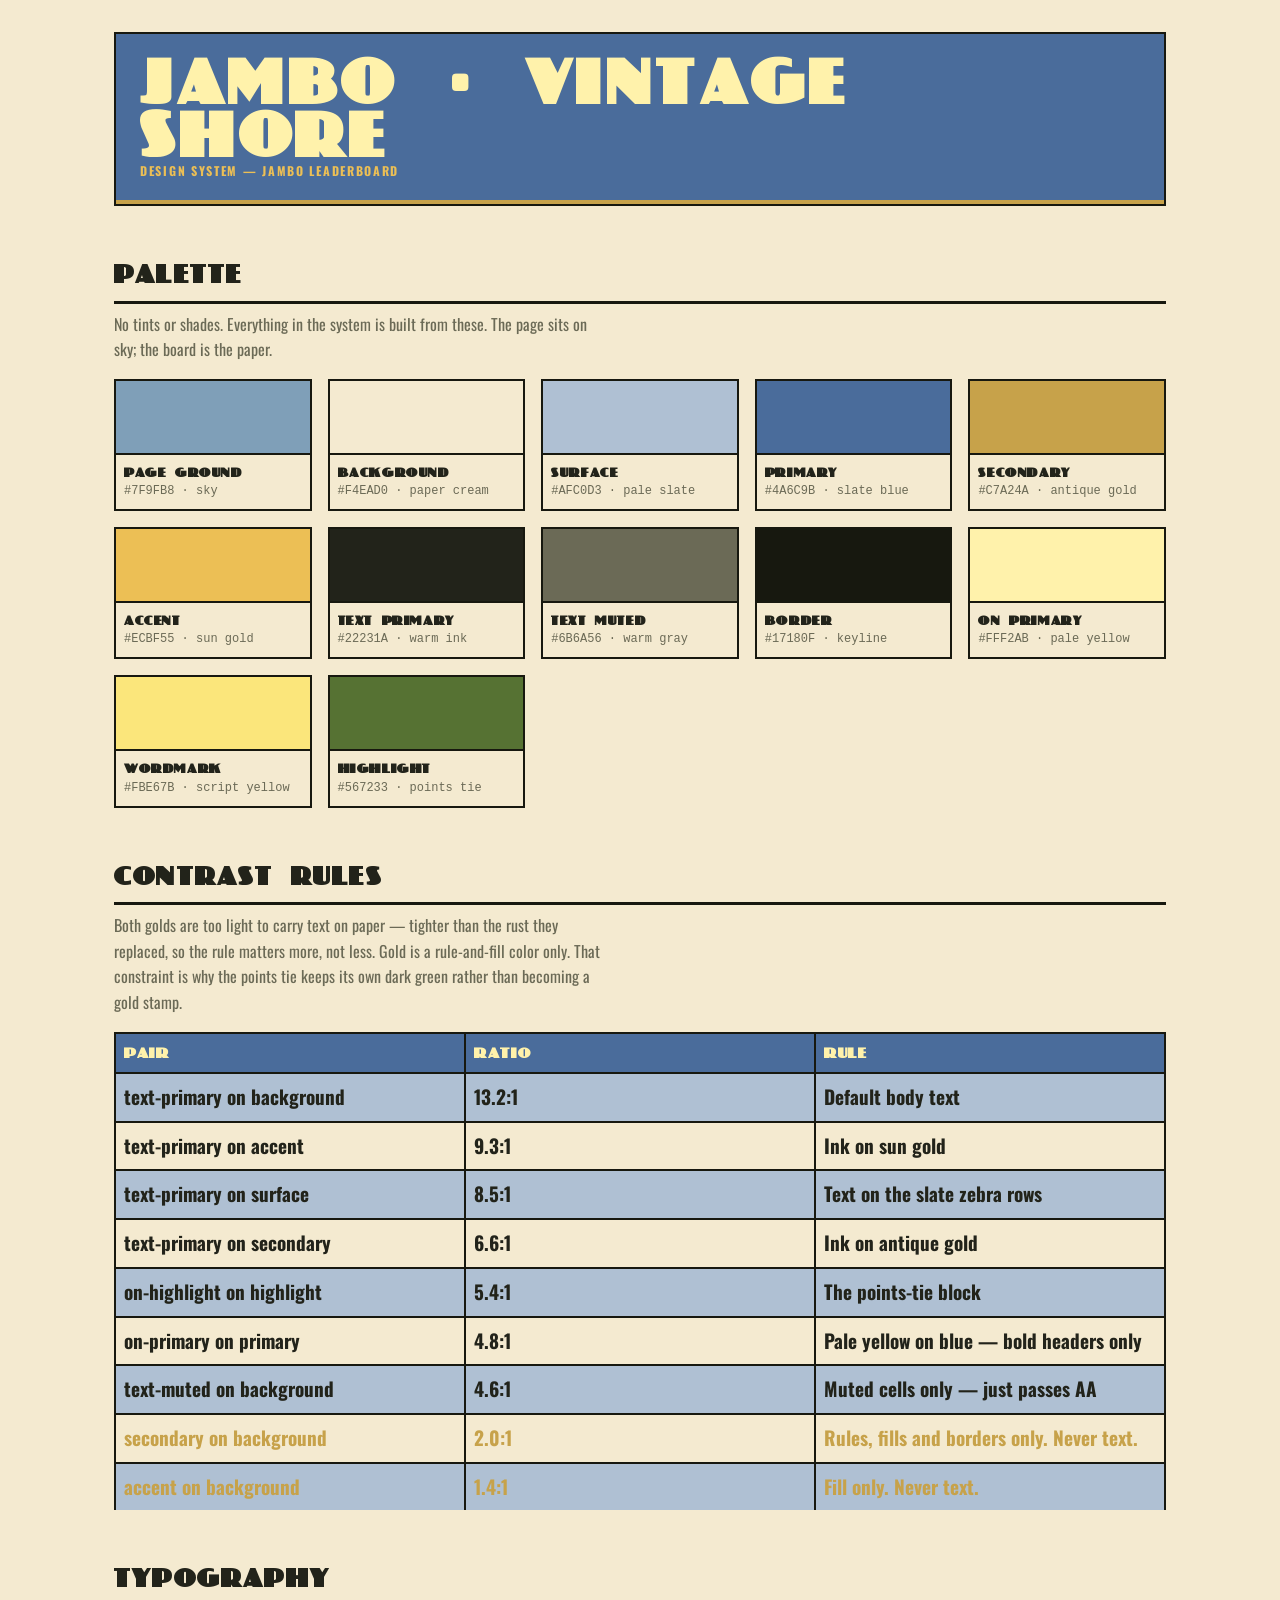
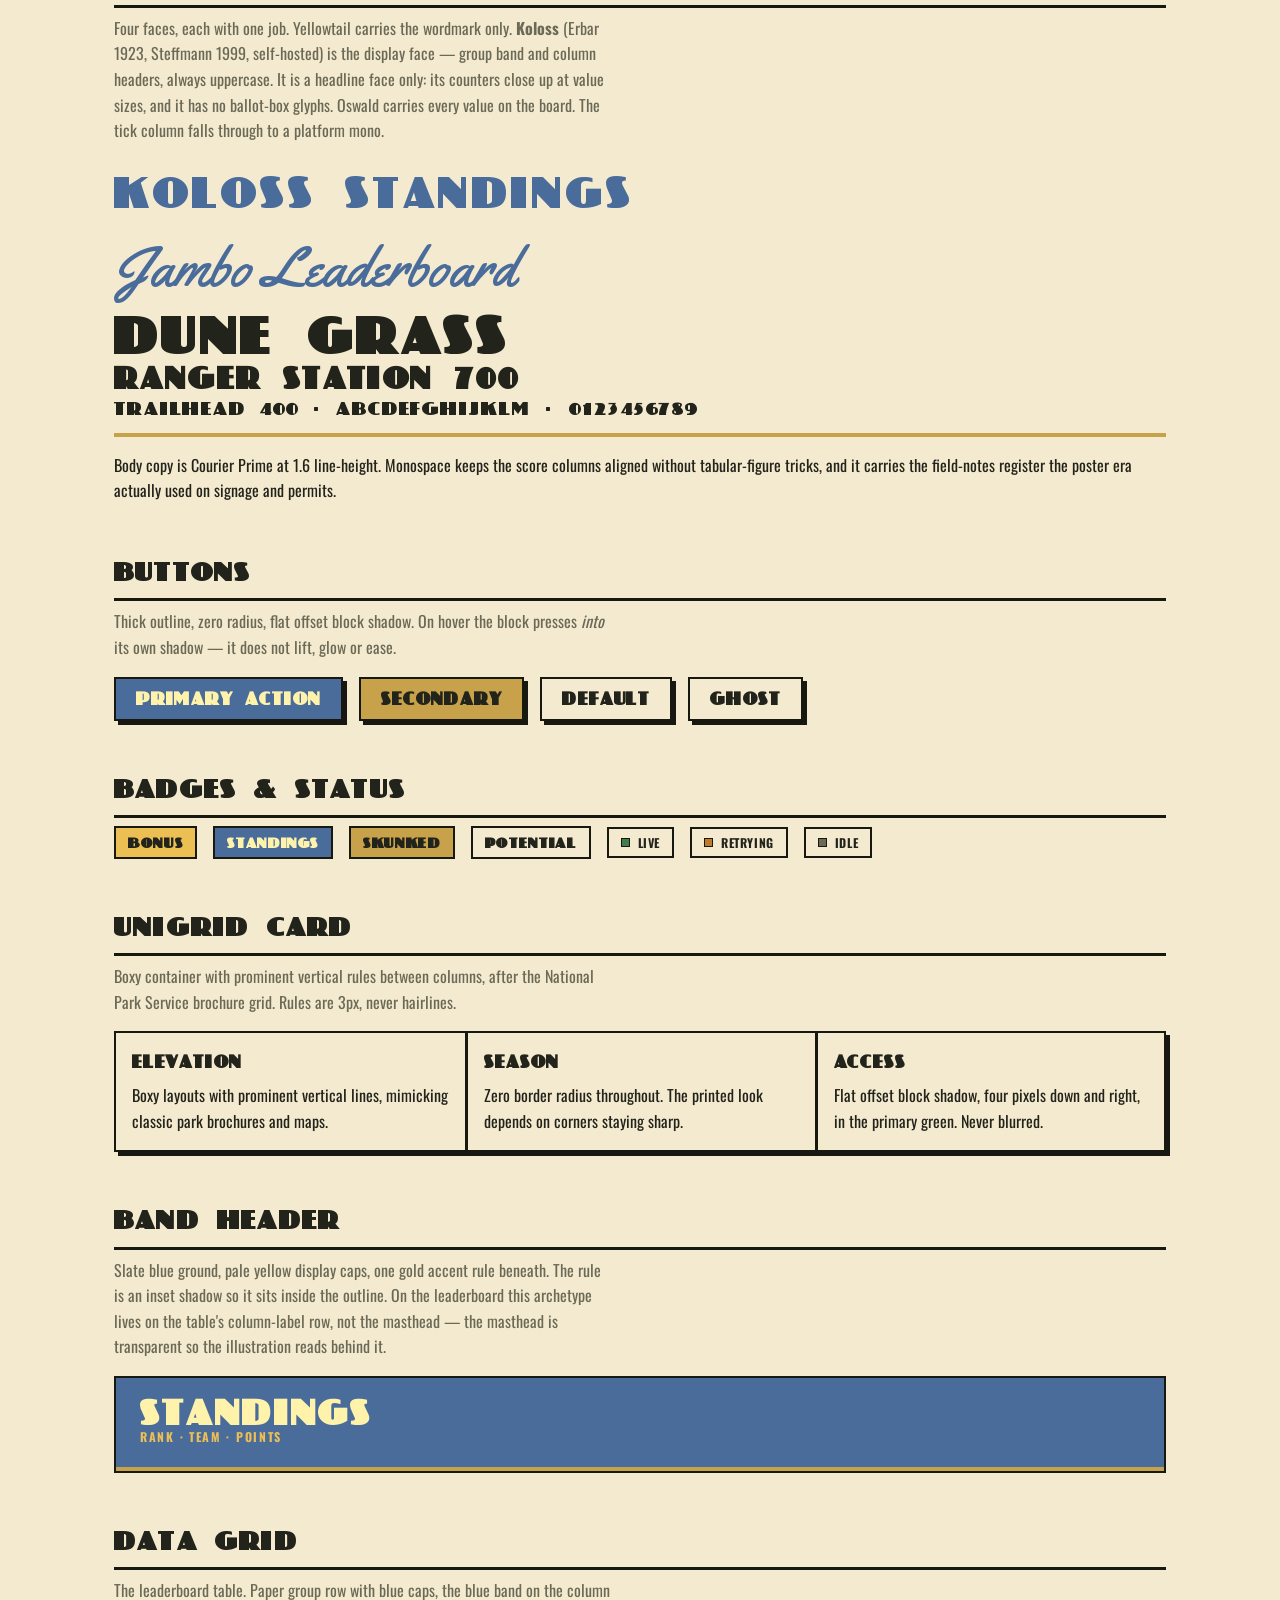
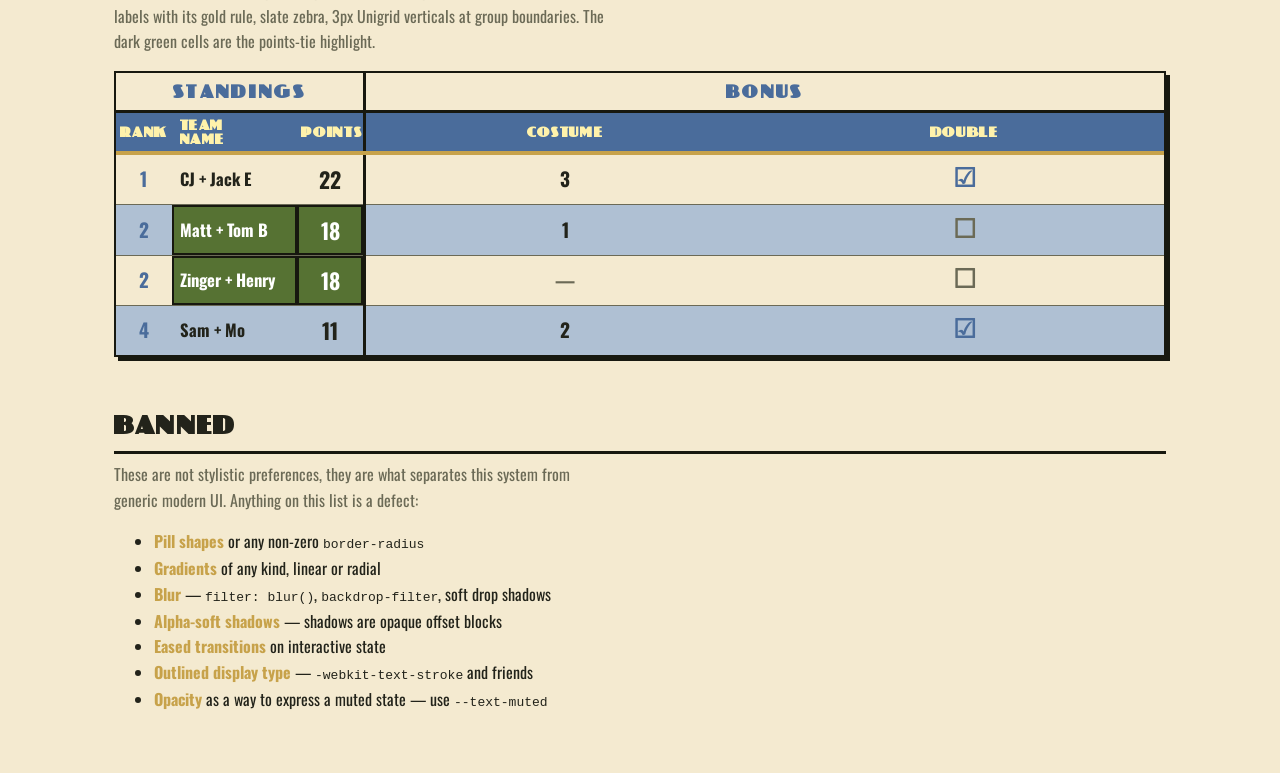
==== commit ba0f9255: "Koloss for the column headers, Oswald for every value Adds Koloss as the display face and moves the " ====
--- a/design-system/index.html
+++ b/design-system/index.html
@@ -7,7 +7,7 @@
 <title>WPA-National-Park-Vintage — Design System</title>
 <link rel="preconnect" href="https://fonts.googleapis.com">
 <link rel="preconnect" href="https://fonts.gstatic.com" crossorigin>
-<link href="https://fonts.googleapis.com/css2?family=Courier+Prime:wght@400;700&family=Yellowtail&display=swap" rel="stylesheet">
+<link href="https://fonts.googleapis.com/css2?family=Oswald:wght@400;500;600;700&family=Yellowtail&display=swap" rel="stylesheet">
 <link rel="stylesheet" href="wpa.css">
 <style>
   /* Styleguide chrome only. Nothing here is part of the system —
@@ -88,9 +88,12 @@
 
   <section>
     <h2>Typography</h2>
-    <p class="note">Three faces. Yellowtail carries the wordmark only. National Park, self-hosted at
-       400/700/800, is the display face — always uppercase, always solid heavy weight, never
-       outlined. Courier Prime is the body and keeps the score columns aligned.</p>
+    <p class="note">Four faces, each with one job. Yellowtail carries the wordmark only.
+       <strong>Koloss</strong> (Erbar 1923, Steffmann 1999, self-hosted) is the display face —
+       group band and column headers, always uppercase. It is a headline face only: its counters
+       close up at value sizes, and it has no ballot-box glyphs. Oswald carries every value on
+       the board. The tick column falls through to a platform mono.</p>
+    <p style="font-family:var(--font-display);font-size:2.5rem;text-transform:uppercase;letter-spacing:var(--tracking-display);margin:0 0 var(--u4);color:var(--primary)">Koloss Standings</p>
     <p style="font-family:var(--font-script);font-size:3.5rem;line-height:1;margin:0 0 var(--u4);color:var(--primary)">Jambo Leaderboard</p>
     <p class="specimen" style="font-size:3rem">Dune Grass</p>
     <p class="specimen" style="font-size:1.75rem;font-weight:700">Ranger Station 700</p>
--- a/design-system/wpa.css
+++ b/design-system/wpa.css
@@ -17,6 +17,21 @@
 /* ---------- 1. Self-hosted display face --------------------------------- */
 /* National Park, latin subset, from @fontsource/national-park@5.3.0.
    Self-hosted so the board never depends on a font CDN being reachable. */
+/* Koloss — Jakob Erbar, 1923; digitised by Dieter Steffmann, 1999.
+   Self-hosted from 1001Fonts under their Free For Commercial Use licence,
+   which explicitly permits @font-face embedding. TTF is the only format
+   published; the licence enumerates WOFF/SVG/EOT but predates WOFF2, so the
+   original file is served unconverted. 22.6 KB.
+   https://www.1001fonts.com/koloss-font.html
+   NOTE: no ballot-box glyphs (U+2610/2611) — see .check below. */
+@font-face {
+  font-family: "Koloss";
+  font-style: normal;
+  font-weight: 400;
+  font-display: swap;
+  src: url("./fonts/koloss-regular.ttf") format("truetype");
+}
+
 @font-face {
   font-family: "National Park";
   font-style: normal;
@@ -75,24 +90,30 @@
   --shadow-press:    0px 0px 0px 0px var(--border);
 
   /* type */
-  --font-display:    "National Park", "Volkhov", Georgia, serif;
+  /* Koloss is the display face — group band and column labels only. Its
+     counters are far too tight to carry values at cell size, so everything
+     else on the board is a condensed grotesque. National Park stays in the
+     stack so a failed Koloss load degrades to the previous look, not Georgia. */
+  --font-display:    "Koloss", "National Park", "Volkhov", Georgia, serif;
   --font-script:     "Yellowtail", "Brush Script MT", cursive;
-  --font-body:       "Courier Prime", "DM Mono", "Share Tech Mono", ui-monospace, monospace;
+  --font-body:       "Oswald", "Arial Narrow", "Helvetica Neue", Arial, sans-serif;
+  /* Neither Koloss nor Oswald has U+2610/2611, so the tick column falls all
+     the way through to whatever the platform provides. */
+  --font-symbol:     ui-monospace, "Courier New", monospace;
   --tracking-display: 0.05em;
   --tracking-wide:   0.14em;
   --leading-body:    1.6;
 
   /* type scale — the mobile block at the bottom redefines these TOKENS,
      never the selectors, so components stay single-source. */
-  --fs-display:      clamp(34px, 8.4vh, 150px);   /* script face — small x-height */
-  --fs-lede:         clamp(10px, 0.95vw, 20px);
+  --fs-display:      clamp(34px, 13.0vh, 210px);  /* script face — small x-height */
+  --fs-lede:         clamp(10px, 0.95vw, 20px);  /* .status chip and .band__lede */
   --fs-band:         clamp(12px, 1.3vw, 30px);
-  --fs-colhead:      clamp(10px, 0.92vw, 22px);
+  --fs-colhead:      clamp(11px, 1.02vw, 24px);
   --fs-cell:         clamp(13px, 1.5vw, 34px);
   --fs-team:         clamp(12px, 1.3vw, 30px);
   --fs-points:       clamp(15px, 1.7vw, 38px);
   --fs-check:        clamp(20px, 2vw, 44px);
-  --fs-foot:         clamp(10px, 0.95vw, 20px);
 
   /* unigrid spacing — strict 4px module */
   --u1: 4px; --u2: 8px; --u3: 12px; --u4: 16px;
@@ -371,8 +392,8 @@
   align-items: center;
   justify-content: center;
   text-align: center;
-  gap: clamp(2px, 0.4vh, 7px);
-  padding: clamp(2px, 0.5vh, 8px) clamp(16px, 2vw, 40px);
+  gap: 0;
+  padding: clamp(6px, 2.3vh, 28px) clamp(16px, 2vw, 40px) 0;
 }
 .brand { display: contents; }
 .brand h1 {
@@ -380,34 +401,32 @@
   font-family: var(--font-script);
   font-size: var(--fs-display);
   font-weight: 400;
-  line-height: 0.95;
+  line-height: 1.0;          /* script ascenders need the full box at the page top */
   letter-spacing: 0.01em;
   text-transform: none;      /* it is a script face — caps would be wrong */
   color: var(--wordmark);
 }
-.brand p {
-  margin: 0;
-  font-family: var(--font-body);
-  font-weight: 700;
-  font-size: var(--fs-lede);
-  letter-spacing: var(--tracking-wide);
-  text-transform: uppercase;
-  color: var(--text-primary);
-}
-/* In normal flow, centred under the lede. Pinning it to a corner would drop it
-   on top of a tree now that the masthead is transparent. */
-.controls {
+/* Centred status chip between the wordmark and the board. The margin below it
+   is what drops the board down the page, opening up sky behind the masthead. */
+.status-row {
+  flex: 0 0 auto;
   display: flex;
   align-items: center;
   justify-content: center;
-  gap: var(--u3);
+  /* Yellowtail's descenders hang well below the line box, so this clears the
+     wordmark's tail rather than the box the browser reports. Measured against
+     real glyph ink: at 1512x743 the tail of the J bottoms out 28px under the
+     baseline, and only ~6px of that clearance is left here. Do not shrink it
+     further without re-measuring — the J and L tails sit directly over the chip. */
+  margin-top: clamp(4px, 1.65vh, 20px);
+  margin-bottom: 0;
 }
 
 /* ---------- board ------------------------------------------------------- */
 .board {
   /* Content height — stretching it to fill left a dead cream bar. But it may
      SHRINK (0 1 auto) so a long roster clips rows instead of shoving the
-     footnote off the bottom of a page whose overflow is hidden. */
+     status chip off the bottom of a page whose overflow is hidden. */
   flex: 0 1 auto;
   min-height: 0;
   overflow: hidden;
@@ -473,9 +492,33 @@
    first row is the colspan'd group band. Unlisted columns split what is left
    evenly. Courier Prime is a monospace and far wider than the condensed sans
    this board used to run, so team needs materially more room than 19%. */
-col.col-rank   { width: 4.5%; }
-col.col-team   { width: 22%; }
-col.col-points { width: 7%; }
+/* Column widths, measured rather than guessed: each is the widest of its
+   header lines and its cell values at the current type sizes, plus headroom.
+   Re-derive them if the type sizes change — the table runs close to full.
+
+   col-plain is the DEFAULT for any column the sheet grows; the per-label rules
+   below override it and must come after it, since both are single-class
+   selectors on <col> and source order decides. Without that default a new
+   sheet column would collapse to nothing. */
+col.col-plain  { width: 6.0%; }
+
+col.col-rank   { width: 5.3%; }
+col.col-team   { width: 12.0%; }   /* Oswald is condensed — 31px of headroom */
+col.col-points { width: 6.4%; }
+
+/* "#" holds a one or two digit value under a one-character header, so it gives
+   its share to RECORD, whose "0 - 0" was crowding both the group divider and
+   the Costume column. */
+col.col--num                   { width: 3.0%; }
+
+/* Wide labels and wide values. POTENTIAL is the longest unwrappable word on
+   the board; "Costume" is the widest single-line header in Koloss. */
+col.col--record                { width: 9.5%; }
+col.col--bonus-costume         { width: 8.0%; }
+col.col--double                { width: 6.9%; }
+col.col--potential-double-used { width: 6.9%; }
+col.col--potential             { width: 9.0%; }
+col.col--real-potential        { width: 9.0%; }
 
 tbody td {
   padding: clamp(3px, 0.8vh, 20px) var(--u2);
@@ -495,15 +538,17 @@
   text-overflow: ellipsis;
   font-size: var(--fs-team);
 }
+/* Values, not headers — these stay on the body face. Koloss's counters close
+   up almost completely at these sizes: its zero renders as a solid blob. */
 tbody td.rank {
   color: var(--primary);
-  font-family: var(--font-display);
-  font-weight: 800;
+  font-family: var(--font-body);
+  font-weight: 700;
   font-variant-numeric: tabular-nums;
 }
 tbody td.points {
-  font-family: var(--font-display);
-  font-weight: 800;
+  font-family: var(--font-body);
+  font-weight: 700;
   font-size: var(--fs-points);
   font-variant-numeric: tabular-nums;
 }
@@ -527,6 +572,7 @@
 /* Rank-1 row is deliberately styled the same as every other row. */
 
 .check {
+  font-family: var(--font-symbol);
   font-size: var(--fs-check);
   line-height: 1;
   display: inline-block;
@@ -534,24 +580,6 @@
 }
 .check.on  { color: var(--primary); }
 .check.off { color: var(--text-muted); }
-
-/* Caption plaque. It sits over the scene band, so it carries its own paper
-   ground and outline rather than trusting whatever is painted behind it. */
-.footnote {
-  margin: 0 auto;
-  flex: 0 0 auto;
-  font-family: var(--font-body);
-  font-weight: 700;
-  font-size: var(--fs-foot);
-  color: var(--text-primary);
-  letter-spacing: var(--tracking-display);
-  text-transform: uppercase;
-  text-align: center;
-  background: var(--background);
-  border: var(--border-w) solid var(--border);
-  border-radius: var(--radius);
-  padding: var(--u1) var(--u4);
-}
 
 @media (prefers-reduced-motion: reduce) {
   * { animation: none !important; transition: none !important; }
@@ -571,12 +599,11 @@
     --fs-display: clamp(30px, 11vw, 60px);
     --fs-lede:    12px;
     --fs-band:    13px;
-    --fs-colhead: 13px;
+    --fs-colhead: 14px;
     --fs-cell:    16px;
     --fs-team:    15px;
     --fs-points:  18px;
     --fs-check:   24px;
-    --fs-foot:    12px;
   }
 
   html, body { overflow: auto; height: auto; }
@@ -598,8 +625,8 @@
     aspect-ratio: 1440 / 720;
   }
 
-  .masthead { margin-bottom: var(--u4); padding: var(--u4) var(--u3) calc(var(--u4) + var(--rule-accent-w)); }
-  .controls { position: static; width: 100%; justify-content: center; margin-top: var(--u3); }
+  .masthead { margin-bottom: var(--u4); padding: var(--u3) var(--u3); }
+  .status-row { margin-top: var(--u3); margin-bottom: var(--u3); }
 
   .board { flex: none; }
   .scroll {
@@ -616,5 +643,4 @@
   tbody td { padding: 10px var(--u2); white-space: nowrap; }
   /* auto table-layout on mobile: <col> widths stop applying, columns size to content */
 
-  .footnote { margin-top: var(--u4); }
-}
+}
